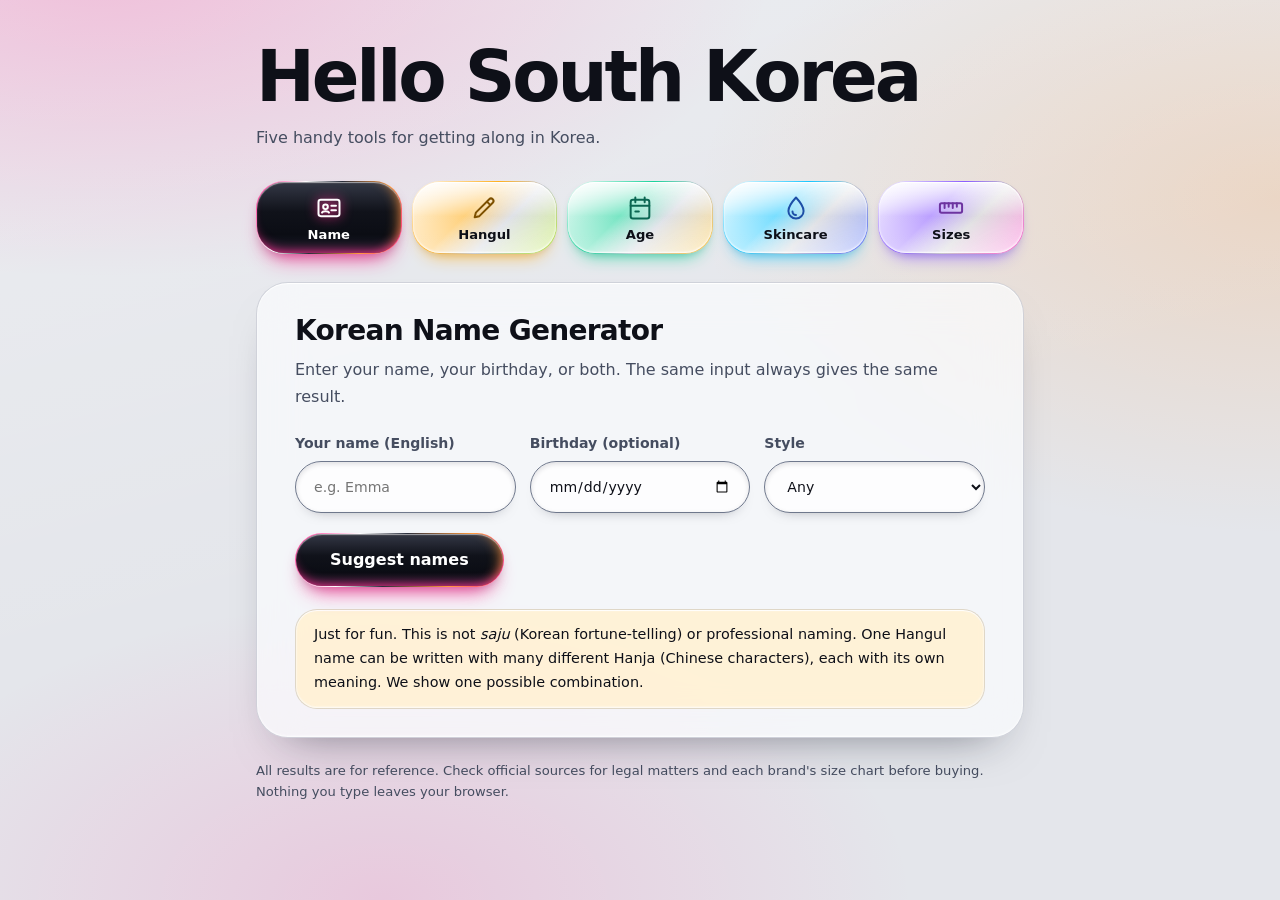
==== index.html @ 165331e2 "Add Hello South Korea web app Co-Authored-By: Claude Sonnet 5.5 <noreply@anthropic.com>" ====
<!doctype html>
<html lang="en">
<head>
<meta charset="utf-8">
<meta name="viewport" content="width=device-width, initial-scale=1">
<title>Hello South Korea · 5 handy tools</title>
<style>
/* Liquid glass: grey studio backdrop, glossy dark and clear glass, a coloured rim and caustic glow per tool.
   Glass is concentrated on navigation, controls and results; long text sits on a calm frosted sheet. */
:root{
  color-scheme:light dark;
  --paper:#e4e6eb;--card:#f8f9fb;--ink:#0e1018;--sub:#454d60;--line:#c9ced9;--field:#fdfdfe;--edge:#6f788c;
  --red:#a81f55;--ochre:#7d5000;--green:#0b6652;--blue:#1d4ea6;--plum:#6d34a0;
  --on-tone:#fff;--note:#fff1d2;--seal:#b3261e;
  --sheet:rgba(250,251,253,.74);--clear:linear-gradient(180deg,rgba(255,255,255,.92),rgba(255,255,255,.42) 48%,rgba(255,255,255,.7));
  --gloss:inset 0 1px 1px #fff,inset 0 -1px 2px rgba(255,255,255,.9);
  --tone:var(--red);
}
@media (prefers-color-scheme:dark){:root{
  --paper:#0b0d13;--card:#171a24;--ink:#f1f3fa;--sub:#b6bed2;--line:#333a4e;--field:#10131c;--edge:#808aa5;
  --red:#ff8fb8;--ochre:#f4c15c;--green:#5fdcb8;--blue:#93b8ff;--plum:#d3a6ff;
  --on-tone:#0b0d13;--note:#37301f;--seal:#ff8a7a;
  --sheet:rgba(24,28,40,.72);--clear:linear-gradient(180deg,rgba(255,255,255,.13),rgba(255,255,255,.03) 48%,rgba(255,255,255,.08));
  --gloss:inset 0 1px 1px rgba(255,255,255,.35),inset 0 -1px 2px rgba(255,255,255,.14);
}}
/* --h1 and --h2 are the refraction colours; they are decoration and never carry text. */
body[data-tool="name"]{--tone:var(--red)}body[data-tool="hangul"]{--tone:var(--ochre)}body[data-tool="age"]{--tone:var(--green)}body[data-tool="skin"]{--tone:var(--blue)}body[data-tool="size"]{--tone:var(--plum)}
body,body[data-tool="name"],[data-tab="name"]{--h1:#ff2e93;--h2:#ff9a3d}
body[data-tool="hangul"],[data-tab="hangul"]{--h1:#ffb020;--h2:#b6e63a}
body[data-tool="age"],[data-tab="age"]{--h1:#18d39a;--h2:#ffc53d}
body[data-tool="skin"],[data-tab="skin"]{--h1:#17c6ff;--h2:#4d6bff}
body[data-tool="size"],[data-tab="size"]{--h1:#8b5cff;--h2:#ff5fd2}
[data-tab="name"]{--c:var(--red)}[data-tab="hangul"]{--c:var(--ochre)}[data-tab="age"]{--c:var(--green)}[data-tab="skin"]{--c:var(--blue)}[data-tab="size"]{--c:var(--plum)}
*{box-sizing:border-box}
body{margin:0;min-height:100vh;color:var(--ink);font:16px/1.65 Pretendard,system-ui,-apple-system,"Segoe UI","Malgun Gothic",sans-serif;word-break:keep-all;overflow-wrap:break-word;
  background-color:var(--paper);
  background-image:radial-gradient(60rem 28rem at 8% -4%,color-mix(in srgb,var(--h1) 24%,transparent),transparent 70%),radial-gradient(52rem 30rem at 100% 22%,color-mix(in srgb,var(--h2) 22%,transparent),transparent 70%),radial-gradient(46rem 26rem at 30% 100%,color-mix(in srgb,var(--h1) 16%,transparent),transparent 72%),linear-gradient(165deg,rgba(255,255,255,.28),transparent 55%);
  background-attachment:fixed}
header,main,footer{max-width:800px;margin:0 auto;padding-left:max(16px,env(safe-area-inset-left));padding-right:max(16px,env(safe-area-inset-right))}
header{padding-top:40px}
.hello{margin:0;font-size:clamp(2.4rem,9.6vw,4.4rem);font-weight:800;line-height:1.06;letter-spacing:-.045em;text-wrap:balance}
.lead{margin:10px 0 0;color:var(--sub);max-width:60ch}

/* Dark glass: gradient body, iridescent rim, light caught at the bottom edge, coloured glow underneath. */
nav button[aria-selected="true"],button.primary,.soft,.namecard,.chips label:has(:checked),ol.steps li::before{
  color:#fff;border:1.5px solid transparent;
  background:linear-gradient(180deg,#343846 0%,#10121a 42%,#0b0d14 74%,#1b1e2a 100%) padding-box,
             linear-gradient(115deg,var(--h1),rgba(255,255,255,.85) 28%,#2a2e3c 48%,var(--h2) 76%,var(--h1)) border-box;
  box-shadow:inset 0 1px 1px rgba(255,255,255,.55),inset 0 -9px 12px -8px var(--h1),inset -12px 0 14px -12px var(--h2),0 14px 22px -12px var(--h1),0 6px 14px -8px rgba(6,8,16,.55)}

nav{display:grid;grid-template-columns:repeat(5,1fr);gap:10px;margin:30px 0 28px}
nav button{display:flex;flex-direction:column;align-items:center;justify-content:center;gap:2px;min-width:0;padding:12px 2px 10px;border:1.5px solid transparent;border-radius:28px;color:var(--ink);font-size:.82rem;font-weight:600;line-height:1.3;
  background:var(--clear) padding-box,linear-gradient(135deg,#fff,var(--h1) 40%,rgba(140,150,170,.35) 62%,var(--h2)) border-box;
  box-shadow:var(--gloss),0 12px 18px -12px var(--h1),0 3px 10px -6px rgba(20,24,40,.35)}
nav button .glyph{width:28px;height:28px;margin-bottom:2px;color:var(--c)}
nav button[aria-selected="true"]{font-weight:700}
nav button[aria-selected="true"] .glyph{color:#fff;filter:drop-shadow(0 0 6px var(--h1))}

section{background:var(--sheet);-webkit-backdrop-filter:blur(22px) saturate(1.6);backdrop-filter:blur(22px) saturate(1.6);border:1px solid color-mix(in srgb,var(--edge) 28%,transparent);border-radius:32px;box-shadow:var(--gloss),0 24px 48px -30px rgba(14,18,34,.55);padding:30px clamp(16px,4.5vw,38px) 28px}
section[hidden]{display:none}
h2{margin:0;font-size:clamp(1.35rem,4.5vw,1.75rem);font-weight:800;letter-spacing:-.025em;line-height:1.3}
h3{margin:32px 0 10px;font-size:1.12rem}
.sub{color:var(--sub);margin:8px 0 0}

button{font:inherit;cursor:pointer;min-height:48px;border:1px solid var(--edge);border-radius:999px;padding:9px 20px;background:var(--clear);box-shadow:var(--gloss),0 6px 12px -8px rgba(20,24,40,.45);color:var(--ink);transition:filter .16s,transform .16s}
button:hover{filter:brightness(1.1) saturate(1.2)}
button:active{transform:scale(.97)}
button.primary{min-height:54px;font-weight:700;padding-left:34px;padding-right:34px}
:focus-visible{outline:3px solid var(--ink);outline-offset:3px}
.row{display:flex;flex-wrap:wrap;gap:14px;margin:22px 0 20px;align-items:start}
label{display:flex;flex-direction:column;gap:6px;font-size:.88rem;font-weight:600;color:var(--sub);flex:1 1 180px;min-width:0}
input,select{font:inherit;font-weight:500;color:var(--ink);background:var(--field);border:1px solid var(--edge);border-radius:999px;min-height:52px;padding:8px 18px;width:100%;min-width:0;box-shadow:inset 0 2px 5px rgba(20,24,40,.13),0 8px 14px -12px rgba(20,24,40,.5)}
.datehint{font-size:.8rem;font-weight:400;line-height:1.4;padding-left:19px;margin-top:-2px}

.box{border-radius:24px;padding:18px;margin:14px 0}
.box:not(.soft){border:1px solid color-mix(in srgb,var(--edge) 55%,transparent);background:var(--clear);box-shadow:var(--gloss),0 10px 18px -14px rgba(20,24,40,.5)}
.soft .sub,.namecard .sub{color:#c6cde0}
.soft button{color:#fff;border-color:rgba(255,255,255,.65);background:linear-gradient(180deg,rgba(255,255,255,.2),rgba(255,255,255,.04));box-shadow:inset 0 1px 1px rgba(255,255,255,.5)}
.soft :focus-visible{outline-color:#fff}
#copyBtn{margin-top:12px}
.note{background:color-mix(in srgb,var(--note) 88%,transparent);border:1px solid color-mix(in srgb,var(--edge) 22%,transparent);box-shadow:var(--gloss);border-radius:22px;padding:13px 18px;font-size:.9rem;margin:22px 0 0}
.big{font-size:2.3rem;font-weight:700;line-height:1.25;font-variant-numeric:tabular-nums}
.big[lang="ko"]{font-family:"Noto Serif KR","Nanum Myeongjo",AppleMyungjo,Batang,serif}

/* Name result: a glass name card signed with a seal */
.namecard{display:grid;grid-template-columns:1fr auto;gap:4px 16px;align-items:start;border-radius:28px;padding:22px 22px 24px;margin:20px 0 0}
.namecard .big{font-size:clamp(2.6rem,11vw,3.6rem);letter-spacing:.06em}
.namecard p{margin:6px 0 0;grid-column:1/-1}
.namecard .roman{margin:0;grid-column:1;font-weight:700}
.namecard .head{grid-column:1}
.seal{grid-column:2;grid-row:1/span 2;display:grid;place-items:center;width:68px;height:68px;border:3px solid #ff8a7a;border-radius:18px;color:#ff8a7a;font:700 1.25rem/1.15 "Noto Serif KR","Nanum Myeongjo",AppleMyungjo,Batang,serif;text-align:center;transform:rotate(-5deg);box-shadow:0 0 18px -4px #ff5a48}
@media (prefers-reduced-motion:no-preference){
  .seal{animation:stamp .35s ease-out both}
  @keyframes stamp{from{opacity:0;transform:scale(1.5) rotate(-5deg)}to{opacity:1;transform:scale(1) rotate(-5deg)}}
}
@media (prefers-reduced-motion:reduce){*{transition:none!important}}

.chips{display:flex;flex-wrap:wrap;gap:10px}
.chips label{flex:0 0 auto;flex-direction:row;align-items:center;gap:8px;min-height:46px;border:1px solid var(--edge);border-radius:999px;padding:7px 18px;color:var(--ink);font-weight:500;cursor:pointer;background:var(--clear);box-shadow:var(--gloss),0 6px 12px -9px rgba(20,24,40,.5)}
.chips label:has(:checked){font-weight:600}
.chips label:has(:focus-visible){outline:3px solid var(--ink);outline-offset:3px}
.chips input{width:18px;height:18px;min-height:0;margin:0;padding:0;box-shadow:none;accent-color:var(--h1)}

.stats{display:grid;grid-template-columns:repeat(auto-fit,minmax(150px,1fr));gap:14px;margin:16px 0}
.stats .box{margin:0}
.stats .big{font-size:2.8rem;color:var(--tone)}
.stats .soft .big{color:#fff;text-shadow:0 0 18px var(--h1)}
.stats .sub{display:block;margin:0;font-size:.85rem}
.scroll{overflow-x:auto}
table{width:100%;border-collapse:collapse;font-size:.92rem;font-variant-numeric:tabular-nums}
th{border-bottom:2px solid var(--tone)}
th,td{padding:10px 8px;text-align:center}
td{border-bottom:1px solid var(--line)}
.wrap th,.wrap td{text-align:left;vertical-align:top}
tr.hit{background:color-mix(in srgb,var(--h1) 18%,transparent);font-weight:700}
ol.steps{list-style:none;counter-reset:step;margin:0;padding:0}
ol.steps li{counter-increment:step;position:relative;padding:0 0 20px 52px}
ol.steps li::before{content:counter(step);position:absolute;left:0;top:0;width:36px;height:36px;border-radius:50%;display:grid;place-items:center;font-weight:700;font-size:.9rem;box-shadow:inset 0 1px 1px rgba(255,255,255,.6),inset 0 -6px 8px -5px var(--h1),0 6px 12px -6px var(--h1)}
ol.steps li:not(:last-child)::after{content:"";position:absolute;left:17px;top:42px;bottom:5px;width:2px;background:linear-gradient(var(--h1),var(--h2));opacity:.55}
details{border-bottom:1px solid var(--line)}
summary{cursor:pointer;font-weight:600;padding:12px 0;min-height:48px}
summary::marker{color:var(--tone)}
details p{margin:0 0 16px;max-width:65ch}
footer{color:var(--sub);font-size:.82rem;padding-top:22px;padding-bottom:max(40px,env(safe-area-inset-bottom))}
@media (prefers-reduced-transparency:reduce){
  section{background:var(--card);-webkit-backdrop-filter:none;backdrop-filter:none}
  .box:not(.soft),.chips label:not(:has(:checked)){background:var(--card)}
  body{background-image:none}
}
@media (max-width:480px){
  header{padding-top:28px}
  nav{gap:5px;margin:22px 0 20px}
  nav button{font-size:.72rem;border-radius:22px;padding:10px 0 9px}
  nav button .glyph{width:24px;height:24px}
  main{padding-left:8px;padding-right:8px}
  section{border-radius:26px}
  th,td{padding:9px 4px;font-size:.84rem}
  .row label{flex-basis:100%}
  .stats{grid-template-columns:repeat(3,minmax(0,1fr));gap:6px}
  .stats .box{padding:13px 3px;border-radius:18px;text-align:center;font-size:.8rem;line-height:1.4}
  .stats .big{font-size:clamp(1.2rem,6.2vw,2rem);white-space:nowrap}
  .stats .sub{font-size:.72rem}
  .namecard{padding:18px 18px 20px}
}
</style>
</head>
<body>
<header>
  <h1 class="hello">Hello South Korea</h1>
  <p class="lead">Five handy tools for getting along in Korea.</p>
  <nav role="tablist" aria-label="Tools">
    <button role="tab" id="tab-name" aria-controls="name" data-tab="name" aria-label="Korean name generator"><svg class="glyph" viewBox="0 0 24 24" fill="none" stroke="currentColor" stroke-width="1.7" stroke-linecap="round" stroke-linejoin="round" aria-hidden="true"><rect x="3" y="5" width="18" height="14" rx="2"/><circle cx="9" cy="11" r="2"/><path d="M6 16c.6-1.7 5.4-1.7 6 0M14 10h4M14 14h4"/></svg>Name</button>
    <button role="tab" id="tab-hangul" aria-controls="hangul" data-tab="hangul" aria-label="My name in Hangul"><svg class="glyph" viewBox="0 0 24 24" fill="none" stroke="currentColor" stroke-width="1.7" stroke-linecap="round" stroke-linejoin="round" aria-hidden="true"><path d="M4 20l1-4L16.5 4.500a2.100 2.100 0 013 3L8 19l-4 1zM14.500 6.500l3 3"/></svg>Hangul</button>
    <button role="tab" id="tab-age" aria-controls="age" data-tab="age" aria-label="Korean age calculator"><svg class="glyph" viewBox="0 0 24 24" fill="none" stroke="currentColor" stroke-width="1.7" stroke-linecap="round" stroke-linejoin="round" aria-hidden="true"><rect x="4" y="5" width="16" height="16" rx="2"/><path d="M4 10h16M8 3v4M16 3v4M8 15h3"/></svg>Age</button>
    <button role="tab" id="tab-skin" aria-controls="skin" data-tab="skin" aria-label="K-beauty routine"><svg class="glyph" viewBox="0 0 24 24" fill="none" stroke="currentColor" stroke-width="1.7" stroke-linecap="round" stroke-linejoin="round" aria-hidden="true"><path d="M12 3s6.500 7 6.500 11.500a6.500 6.500 0 01-13 0C5.500 10 12 3 12 3zM9 15a3 3 0 003 3"/></svg>Skincare</button>
    <button role="tab" id="tab-size" aria-controls="size" data-tab="size" aria-label="Size converter"><svg class="glyph" viewBox="0 0 24 24" fill="none" stroke="currentColor" stroke-width="1.7" stroke-linecap="round" stroke-linejoin="round" aria-hidden="true"><rect x="2.500" y="8" width="19" height="8" rx="1.500"/><path d="M6.500 8v4M10 8v3M13.500 8v4M17 8v3"/></svg>Sizes</button>
  </nav>
</header>
<main>

<section id="name" role="tabpanel" aria-labelledby="tab-name">
  <h2>Korean Name Generator</h2>
  <p class="sub">Enter your name, your birthday, or both. The same input always gives the same result.</p>
  <form id="nameForm">
    <div class="row">
      <label>Your name (English)<input id="gName" placeholder="e.g. Emma" maxlength="40"></label>
      <label>Birthday (optional)<input id="gBirth" type="date"><span class="datehint" hidden>Year - Month - Day</span></label>
      <label>Style<select id="gStyle"><option value="any">Any</option><option value="f">Feminine</option><option value="m">Masculine</option><option value="u">Gender-neutral</option></select></label>
    </div>
    <button class="primary">Suggest names</button>
  </form>
  <div id="nameOut" aria-live="polite"></div>
  <div class="note">Just for fun. This is not <i>saju</i> (Korean fortune-telling) or professional naming. One Hangul name can be written with many different Hanja (Chinese characters), each with its own meaning. We show one possible combination.</div>
</section>

<section id="hangul" role="tabpanel" aria-labelledby="tab-hangul">
  <h2>Write My Name in Hangul</h2>
  <p class="sub">Hangul follows how a name <b>sounds</b>, not how it is spelled.</p>
  <form id="hanForm">
    <div class="row">
      <label>Name in English letters<input id="hName" placeholder="e.g. Michael Johnson" maxlength="60"></label>
    </div>
    <button class="primary">Convert</button>
  </form>
  <div id="hanOut" aria-live="polite"></div>
</section>

<section id="age" role="tabpanel" aria-labelledby="tab-age">
  <h2>Korean Age Calculator</h2>
  <p class="sub">See all three ways of counting age.</p>
  <div class="row">
    <label>Birthday<input id="aBirth" type="date"><span class="datehint" hidden>Year - Month - Day</span></label>
    <label>Age on this date<input id="aOn" type="date"><span class="datehint" hidden>Year - Month - Day</span></label>
  </div>
  <div id="ageOut" aria-live="polite"></div>

  <h3>Why is this so confusing?</h3>
  <div class="scroll"><table class="wrap">
    <tr><th>System</th><th>How it works</th><th>Where you meet it</th></tr>
    <tr><td><b>International</b> (man nai)</td><td>0 at birth, +1 on each birthday</td><td>Official standard for legal and administrative matters</td></tr>
    <tr><td><b>Year age</b> (yeon nai)</td><td>This year − birth year</td><td>Some laws: alcohol, tobacco, military service</td></tr>
    <tr><td><b>Traditional</b> (seneun nai)</td><td>1 at birth, +1 every January 1</td><td>Older custom, still heard in casual talk</td></tr>
  </table></div>
  <details><summary>Didn't Korea abolish “Korean age”?</summary><p>On June 28, 2023, a law confirmed international age as the default for legal and administrative matters. It did not ban people from using other counts in daily life, and some laws still use year age.</p></details>
  <details><summary>When can I buy alcohol or cigarettes?</summary><p>Under the Youth Protection Act, from January 1 of the year you turn 19. Your birthday does not matter. Shops may ask for ID.</p></details>
  <details><summary>What about school and the military?</summary><p>Children normally start elementary school in March of the year after they turn 6. Military service rules (which mainly apply to Korean men) are also organized by birth year.</p></details>
  <details><summary>Why do Koreans ask how old I am so quickly?</summary><p>Age affects speech level and what you call each other, such as <i>eonni</i>, <i>oppa</i>, <i>nuna</i> and <i>hyeong</i>. People often ask “What year were you born?” (<i>Myeot nyeonsaeng-ieyo?</i>). Answering with your birth year avoids confusion.</p></details>
</section>

<section id="skin" role="tabpanel" aria-labelledby="tab-skin">
  <h2>K-Beauty Routine Builder</h2>
  <p class="sub">Pick what you own and we put it in order. You do <b>not</b> need all of these, and there is no required “10 steps”.</p>
  <div class="row">
    <label>Time of day<select id="sTime"><option value="am">Morning</option><option value="pm">Evening</option></select></label>
    <label>Skin type<select id="sType"><option value="normal">Normal / combination</option><option value="dry">Dry</option><option value="oily">Oily</option><option value="sensitive">Sensitive</option></select></label>
  </div>
  <div class="chips" id="sProducts"></div>
  <p><button type="button" id="sBasic">Basics only</button></p>
  <div id="skinOut" aria-live="polite"></div>
  <div class="note">General information, not medical advice. The usual guide is thinnest to thickest, but follow each product label. Patch-test new products and add one at a time. If you have a skin condition, are pregnant, or use prescription products, ask a doctor.</div>
</section>

<section id="size" role="tabpanel" aria-labelledby="tab-size">
  <h2>Korean Size Converter</h2>
  <p class="sub">Korean shoe sizes are in millimetres (mm), based on foot length.</p>
  <div class="row">
    <label>Category<select id="zCat"></select></label>
    <label>I know my size in<select id="zSys"></select></label>
    <label>Size<select id="zVal"></select></label>
  </div>
  <div id="sizeOut" aria-live="polite"></div>
  <div class="scroll"><table id="sizeTable"></table></div>
  <div class="note" id="sizeNote"></div>
</section>

</main>
<footer>All results are for reference. Check official sources for legal matters and each brand's size chart before buying. Nothing you type leaves your browser.</footer>

<script>
const $ = id => document.getElementById(id);
const esc = s => String(s).replace(/[&<>"']/g, c => ({'&':'&amp;','<':'&lt;','>':'&gt;','"':'&quot;',"'":'&#39;'}[c]));

// Korean-language browsers label empty date fields in Korean, so add the English meaning underneath.
if ((navigator.language || '').startsWith('ko')) document.querySelectorAll('.datehint').forEach(el => el.hidden = false);

/* ---------- Hangul helpers ---------- */
const CHO = [...'ㄱㄲㄴㄷㄸㄹㅁㅂㅃㅅㅆㅇㅈㅉㅊㅋㅌㅍㅎ'];
const JUNG = [...'ㅏㅐㅑㅒㅓㅔㅕㅖㅗㅘㅙㅚㅛㅜㅝㅞㅟㅠㅡㅢㅣ'];
const JONG = ['', ...'ㄱㄲㄳㄴㄵㄶㄷㄹㄺㄻㄼㄽㄾㄿㅀㅁㅂㅄㅅㅆㅇㅈㅊㅋㅌㅍㅎ'];
const CHO_R = ['g','kk','n','d','tt','r','m','b','pp','s','ss','','j','jj','ch','k','t','p','h'];
const JUNG_R = ['a','ae','ya','yae','eo','e','yeo','ye','o','wa','wae','oe','yo','u','wo','we','wi','yu','eu','ui','i'];
const JONG_R = {'':'','ㄱ':'k','ㄴ':'n','ㄷ':'t','ㄹ':'l','ㅁ':'m','ㅂ':'p','ㅅ':'t','ㅇ':'ng'};
const compose = (c, v, j = '') => String.fromCharCode(0xAC00 + (CHO.indexOf(c) * 21 + JUNG.indexOf(v)) * 28 + JONG.indexOf(j));
function decompose(ch){
  const n = ch.charCodeAt(0) - 0xAC00;
  if (n < 0 || n > 11171) return null;
  return [Math.floor(n / 588), Math.floor(n % 588 / 28), n % 28];
}

/* ---------- 2. English name → Hangul ---------- */
const KNOWN = Object.fromEntries(`aaron:에런 adam:애덤 alex:알렉스 alexander:알렉산더 alice:앨리스 amanda:어맨다 amber:앰버 amelia:어밀리아 amy:에이미 andrea:앤드리아 andrew:앤드루 angela:앤절라 anna:애나 anthony:앤서니 ashley:애슐리 ava:에이바 barbara:바버라 benjamin:벤저민 brian:브라이언 brandon:브랜던 carlos:카를로스 caroline:캐럴라인 catherine:캐서린 charles:찰스 charlotte:샬럿 chloe:클로이 chris:크리스 christina:크리스티나 christopher:크리스토퍼 claire:클레어 daniel:대니얼 david:데이비드 diana:다이애나 dylan:딜런 edward:에드워드 eleanor:엘리너 elizabeth:엘리자베스 ella:엘라 emily:에밀리 emma:에마 eric:에릭 ethan:이선 eva:에바 evelyn:에벌린 george:조지 grace:그레이스 hannah:해나 harry:해리 helen:헬렌 henry:헨리 isabella:이저벨라 jack:잭 jacob:제이컵 james:제임스 jane:제인 jason:제이슨 jennifer:제니퍼 jessica:제시카 john:존 jonathan:조너선 jordan:조던 jose:호세 joseph:조지프 joshua:조슈아 julia:줄리아 justin:저스틴 karen:캐런 kate:케이트 kevin:케빈 kim:킴 kyle:카일 laura:로라 lauren:로런 leo:리오 liam:리엄 lily:릴리 linda:린다 lisa:리사 lucas:루커스 lucy:루시 luke:루크 maria:마리아 mark:마크 mary:메리 mason:메이슨 matthew:매슈 megan:메건 mia:미아 michael:마이클 michelle:미셸 nathan:네이선 nicholas:니컬러스 nicole:니콜 noah:노아 oliver:올리버 olivia:올리비아 patricia:퍼트리샤 patrick:패트릭 paul:폴 peter:피터 rachel:레이철 rebecca:리베카 richard:리처드 robert:로버트 ryan:라이언 sam:샘 samantha:서맨사 samuel:새뮤얼 sarah:세라 sara:세라 scott:스콧 sean:숀 sofia:소피아 sophia:소피아 sophie:소피 stephanie:스테퍼니 stephen:스티븐 steven:스티븐 susan:수전 taylor:테일러 thomas:토머스 tiffany:티퍼니 timothy:티머시 tom:톰 tyler:타일러 victoria:빅토리아 william:윌리엄 zoe:조이 smith:스미스 johnson:존슨 williams:윌리엄스 brown:브라운 jones:존스 garcia:가르시아 miller:밀러 davis:데이비스 rodriguez:로드리게스 martinez:마르티네스 wilson:윌슨 anderson:앤더슨 lee:리 martin:마틴 white:화이트 thompson:톰프슨 clark:클라크 lewis:루이스 walker:워커 hall:홀 young:영 king:킹 wright:라이트 green:그린 baker:베이커`.split(' ').map(p => p.split(':')));

// Spelling-based approximation for names that are not in the list.
function approximate(word){
  let w = word.toLowerCase().replace(/[^a-z]/g, '');
  if (!w) return '';
  w = w.replace(/^kn/, 'n').replace(/^wr/, 'r').replace(/ck/g, 'k').replace(/ph/g, 'f')
       .replace(/qu/g, 'kw').replace(/x/g, 'ks').replace(/([aeiou])gh/g, '$1')
       .replace(/c(?=[eiy])/g, 's').replace(/ch/g, 'C').replace(/c/g, 'k')
       .replace(/sh/g, 'S').replace(/th/g, 's').replace(/q/g, 'k')
       .replace(/([bdfgjkmnprstvz])\1/g, '$1');
  // "magic e": kate, mike, rose
  w = w.replace(/a([bdfgklmnpstvz])e$/, 'A$1').replace(/i([bdfgklmnpstvz])e$/, 'I$1')
       .replace(/o([bdfgklmnpstvz])e$/, 'O$1').replace(/([^aeiouy])e$/, (m, c) => w.length > 3 ? c : m);

  const V = {A:['ㅔ','ㅣ'], I:['ㅏ','ㅣ'], O:['ㅗ'], ee:['ㅣ'], ea:['ㅣ'], oo:['ㅜ'], ai:['ㅔ','ㅣ'], ay:['ㅔ','ㅣ'], ey:['ㅣ'], ie:['ㅣ'], au:['ㅗ'], aw:['ㅗ'], ou:['ㅏ','ㅜ'], oa:['ㅗ'], oi:['ㅗ','ㅣ'], oy:['ㅗ','ㅣ'], a:['ㅏ'], e:['ㅔ'], i:['ㅣ'], o:['ㅗ'], u:['ㅜ'], y:['ㅣ']};
  const toks = [];
  for (let i = 0; i < w.length;){
    const two = w.slice(i, i + 2), c = w[i], next = w[i + 1] || '';
    const isV = x => /[aeiouyAIO]/.test(x);
    // r-coloured vowels when no vowel follows
    if (/^(ar|er|ir|or|ur)$/.test(two) && !/[aeiouyr]/.test(w[i + 2] || '')){
      toks.push({v: {ar:'ㅏ', er:'ㅓ', ir:'ㅓ', or:'ㅗ', ur:'ㅓ'}[two]}); i += 2; continue;
    }
    if ((c === 'y' || c === 'w') && isV(next) && !(c === 'y' && i > 0 && !isV(w[i - 1]) && !next)){ toks.push({g: c}); i++; continue; }
    if (V[two]){ V[two].forEach(v => toks.push({v})); i += 2; continue; }
    if (V[c]){ V[c].forEach(v => toks.push({v})); i++; continue; }
    if (two === 'ng' && !isV(w[i + 2] || '')){ toks.push({c: 'ng'}); i += 2; continue; }
    toks.push({c}); i++;
  }

  const ON = {b:'ㅂ', d:'ㄷ', f:'ㅍ', g:'ㄱ', h:'ㅎ', j:'ㅈ', k:'ㅋ', l:'ㄹ', m:'ㅁ', n:'ㄴ', p:'ㅍ', r:'ㄹ', s:'ㅅ', t:'ㅌ', v:'ㅂ', z:'ㅈ', C:'ㅊ', S:'ㅅ', ng:'ㅇ'};
  const Y = {'ㅏ':'ㅑ','ㅔ':'ㅖ','ㅣ':'ㅣ','ㅗ':'ㅛ','ㅜ':'ㅠ','ㅓ':'ㅕ'};
  const W = {'ㅏ':'ㅘ','ㅔ':'ㅞ','ㅣ':'ㅟ','ㅗ':'ㅝ','ㅜ':'ㅜ','ㅓ':'ㅝ'};
  const out = [];
  const addJong = j => {
    const last = out[out.length - 1];
    if (last && !last.j){ last.j = j; return true; }
    return false;
  };
  let onset = null, glide = null, prevVowel = false;
  for (let i = 0; i < toks.length; i++){
    const t = toks[i], nx = toks[i + 1];
    if (t.g){ glide = t.g; continue; }
    if (t.v){
      let v = t.v;
      if (glide === 'w') v = W[v] || v;
      else if (glide === 'y' || onset === 'S') v = Y[v] || v;
      out.push({c: onset ? ON[onset] || 'ㅇ' : 'ㅇ', v, j: ''});
      onset = glide = null; prevVowel = true; continue;
    }
    const c = t.c, beforeV = nx && (nx.v || nx.g);
    if (c === 'l'){
      if (nx && nx.c === 'l') continue;
      if (beforeV){ if (out.length) addJong('ㄹ'); onset = 'l'; }
      else if (!addJong('ㄹ')) out.push({c:'ㅇ', v:'ㅡ', j:'ㄹ'});
    } else if (beforeV) onset = c;
    else if (c === 'm' || c === 'n' || c === 'ng'){
      const j = {m:'ㅁ', n:'ㄴ', ng:'ㅇ'}[c];
      if (!(prevVowel && addJong(j))) out.push({c: ON[c], v:'ㅡ', j:''});
    }
    else if (c === 'r' || (c === 'h' && prevVowel)) { /* not pronounced here */ }
    else out.push({c: ON[c] || 'ㅇ', v: (c === 'j' || c === 'C' || c === 'S') ? 'ㅣ' : 'ㅡ', j: ''});
    prevVowel = false;
  }
  return out.map(s => compose(s.c, s.v, s.j)).join('');
}

function toHangul(word){
  const key = word.toLowerCase().replace(/[^a-z]/g, '');
  if (Object.hasOwn(KNOWN, key)) return {text: KNOWN[key], exact: true};
  return {text: approximate(key), exact: false};
}

function syllableRows(text){
  return [...text].map(ch => {
    const d = decompose(ch);
    if (!d) return '';
    const [c, v, j] = d, jc = JONG[j];
    const parts = [CHO[c], JUNG[v], jc].filter(Boolean).join(' + ');
    return `<tr><td><b>${ch}</b></td><td>${parts}</td><td>${CHO_R[c]}${JUNG_R[v]}${JONG_R[jc] ?? ''}</td></tr>`;
  }).join('');
}

$('hanForm').addEventListener('submit', e => {
  e.preventDefault();
  const words = $('hName').value.normalize('NFD').replace(/[̀-ͯ]/g, '').trim().split(/[\s\-]+/).filter(w => /[a-z]/i.test(w));
  if (!words.length){ $('hanOut').innerHTML = '<div class="note">Please type your name using English letters.</div>'; return; }
  const res = words.map(toHangul);
  const full = res.map(r => r.text).join(' ');
  const guessed = words.filter((w, i) => !res[i].exact);
  $('hanOut').innerHTML = `
    <div class="box soft"><div class="big" lang="ko">${full}</div><button type="button" id="copyBtn">Copy</button></div>
    ${guessed.length ? `<div class="note"><b>Approximate:</b> “${esc(guessed.join(', '))}” is not in our name list, so we guessed from the spelling. It can be wrong. Try typing it the way it sounds (for example “Shawn” instead of an unusual spelling), and ask a Korean speaker to check before using it for anything important.</div>` : '<p class="sub">Matched a common transcription from our name list. Your own pronunciation may differ.</p>'}
    <h3>Syllable by syllable</h3>
    <div class="scroll"><table><tr><th>Block</th><th>Letters</th><th>Romanization</th></tr>${syllableRows(full)}</table></div>
    <p class="sub">For passports, visas and bank accounts, use the spelling on your official documents.</p>`;
  $('copyBtn').onclick = async ev => {
    const btn = ev.target;
    try { await navigator.clipboard.writeText(full); btn.textContent = 'Copied!'; }
    catch { btn.textContent = 'Select the text to copy'; }
  };
});

/* ---------- 1. Korean name generator ---------- */
// [given name, style, romanization, hanja ('' = native Korean word), meaning]
const NAMES = [
 ['서연','f','Seo-yeon','瑞姸','瑞 auspicious + 姸 beautiful'],
 ['서윤','f','Seo-yun','瑞潤','瑞 auspicious + 潤 to enrich, to shine'],
 ['하윤','f','Ha-yun','夏潤','夏 summer + 潤 to enrich, to shine'],
 ['수아','f','Su-a','秀雅','秀 outstanding + 雅 elegant'],
 ['예은','f','Ye-eun','藝恩','藝 art, talent + 恩 grace'],
 ['채원','f','Chae-won','彩媛','彩 colorful + 媛 graceful woman'],
 ['다은','f','Da-eun','多恩','多 abundant + 恩 grace'],
 ['소희','f','So-hui','昭熙','昭 bright + 熙 radiant'],
 ['은지','f','Eun-ji','恩智','恩 grace + 智 wisdom'],
 ['민준','m','Min-jun','敏俊','敏 quick-witted + 俊 talented'],
 ['서준','m','Seo-jun','瑞俊','瑞 auspicious + 俊 talented'],
 ['도윤','m','Do-yun','道潤','道 the way + 潤 to enrich'],
 ['지호','m','Ji-ho','智浩','智 wisdom + 浩 vast'],
 ['준우','m','Jun-u','俊佑','俊 talented + 佑 to help'],
 ['현우','m','Hyeon-u','賢佑','賢 wise + 佑 to help'],
 ['건우','m','Geon-u','建宇','建 to build + 宇 universe'],
 ['우진','m','U-jin','宇眞','宇 universe + 眞 truth'],
 ['태민','m','Tae-min','泰敏','泰 great, peaceful + 敏 quick-witted'],
 ['승현','m','Seung-hyeon','勝賢','勝 victory + 賢 wise'],
 ['지우','u','Ji-u','智宇','智 wisdom + 宇 universe'],
 ['지민','u','Ji-min','智敏','智 wisdom + 敏 quick-witted'],
 ['유진','u','Yu-jin','裕眞','裕 abundance + 眞 truth'],
 ['현서','u','Hyeon-seo','賢瑞','賢 wise + 瑞 auspicious'],
 ['지원','u','Ji-won','志遠','志 aspiration + 遠 far-reaching'],
 ['하늘','u','Ha-neul','','“sky”'],
 ['슬기','u','Seul-gi','','“wisdom”'],
 ['보람','u','Bo-ram','','“a rewarding, worthwhile feeling”'],
 ['아름','f','A-reum','','from <i>areumdapda</i>, “beautiful”'],
 ['나래','f','Na-rae','','“wings”'],
 ['다솜','f','Da-som','','an old word for “love”'],
 ['가람','u','Ga-ram','','an old word for “river”'],
 ['한결','u','Han-gyeol','','“steadfast, always the same”'],
 ['이슬','f','I-seul','','“dew”'],
 ['누리','u','Nu-ri','','an old word for “world”'],
 ['마루','m','Ma-ru','','“ridge, peak”'],
 ['바다','u','Ba-da','','“sea”']
];
const SURNAMES = [['김','Kim','金'],['이','Lee','李'],['박','Park','朴'],['최','Choi','崔'],['정','Jeong','鄭'],['강','Kang','姜'],['조','Cho','趙'],['윤','Yoon','尹'],['장','Jang','張'],['한','Han','韓']];

function hash(s){ let h = 2166136261; for (const ch of s){ h ^= ch.codePointAt(0); h = Math.imul(h, 16777619); } return h >>> 0; }

function suggest(name, birth, style){
  const seed = name.trim().toLowerCase() + '|' + birth;
  const sound = name ? decompose(toHangul(name.trim().split(/\s+/)[0]).text[0] || ' ') : null;
  const pool = NAMES.filter(n => style === 'any' || n[1] === style)
    .map(n => ({n, same: !!sound && decompose(n[0][0])[0] === sound[0] && sound[0] !== 11, h: hash(seed + n[0])}))
    .sort((a, b) => a.h - b.h);
  // Put one name with the same first sound at the top, if there is one.
  const match = pool.find(p => p.same);
  const picks = (match ? [match, ...pool.filter(p => p !== match)] : pool).slice(0, 3);
  return picks.map((p, i) => ({name: p.n, same: p === match, surname: SURNAMES[(hash(seed) + i * 3) % SURNAMES.length]}));
}

$('nameForm').addEventListener('submit', e => {
  e.preventDefault();
  const name = $('gName').value.trim(), birth = $('gBirth').value;
  if (!name && !birth){ $('nameOut').innerHTML = '<div class="note">Enter a name or a birthday first.</div>'; return; }
  $('nameOut').innerHTML = suggest(name, birth, $('gStyle').value).map(({name: [g,, rom, hanja, mean], surname: [s, sr, sh], same}) => `
    <article class="namecard">
      <div class="head big" lang="ko">${s}${g}</div>
      <span class="seal" lang="ko" aria-hidden="true">${[...g].join('<br>')}</span>
      <p class="roman">${sr} ${rom}${same ? '<span class="sub"> (starts with a similar sound to your name)</span>' : ''}</p>
      <p>${hanja ? `Hanja: <span lang="ko">${hanja}</span> — ${mean}` : `Native Korean name (no Hanja): ${mean}`}</p>
      <p class="sub">Family name ${sr} (<span lang="ko">${sh}</span>), one of Korea's common surnames. It comes first.</p>
    </article>`).join('');
});

/* ---------- 3. Age calculator ---------- */
function ages(birth, on){
  const [by, bm, bd] = birth.split('-').map(Number), [y, m, d] = on.split('-').map(Number);
  const year = y - by;
  const intl = year - (m < bm || (m === bm && d < bd) ? 1 : 0);
  return {intl, year, trad: year + 1, birthYear: by};
}
function renderAge(){
  const b = $('aBirth').value, on = $('aOn').value;
  if (!b || !on){ $('ageOut').innerHTML = '<p class="sub">Choose your birthday to see the result.</p>'; return; }
  if (b > on){ $('ageOut').innerHTML = '<div class="note">The birthday is after the selected date. Please check the dates.</div>'; return; }
  const a = ages(b, on), y = Number(on.slice(0, 4));
  $('ageOut').innerHTML = `<div class="stats">
    <div class="box soft"><div class="big">${a.intl}</div>International age<br><span class="sub">The official standard</span></div>
    <div class="box"><div class="big">${a.year}</div>Year age<br><span class="sub">${y} − ${a.birthYear}</span></div>
    <div class="box"><div class="big">${a.trad}</div>Traditional age<br><span class="sub">The old “Korean age”</span></div></div>
    <p>In ${y}, your birth year ${a.year >= 19 ? '<b>meets</b>' : 'does <b>not</b> meet'} the Youth Protection Act age line for buying alcohol and tobacco.</p>
    <p class="sub">Say it in Korean: <i>“Jeoneun ${String(a.birthYear).slice(2)}-nyeonsaeng-ieyo.”</i> (I was born in ’${String(a.birthYear).slice(2)}.)</p>`;
}
$('aOn').value = new Intl.DateTimeFormat('en-CA', {timeZone: 'Asia/Seoul', year: 'numeric', month: '2-digit', day: '2-digit'}).format(new Date());
$('aBirth').addEventListener('input', renderAge);
$('aOn').addEventListener('input', renderAge);
renderAge();

/* ---------- 4. Skincare routine ---------- */
// id, label, when, tip. Array order = application order.
const STEPS = [
 ['oil','Cleansing oil / balm','pm','First half of a double cleanse. Loosens makeup and sunscreen. Rinse well.'],
 ['cleanser','Water-based cleanser','both','Use lukewarm water and don\'t scrub hard.'],
 ['exfoliant','Exfoliant (AHA/BHA)','pm','Not every day at first. Start 1–2 times a week and follow the label.'],
 ['toner','Toner','both','Pat on gently.'],
 ['essence','Essence','both','A light, watery layer.'],
 ['serum','Serum / ampoule','both','Targets a specific concern.'],
 ['mask','Sheet mask','pm','Occasional extra. Follow the time on the package.'],
 ['retinoid','Retinoid / retinol','pm','Evening only. Introduce slowly. Avoid during pregnancy unless a doctor says otherwise.'],
 ['eye','Eye cream','both','Optional. Use a small amount.'],
 ['moisturizer','Moisturizer','both','Seals in the lighter layers.'],
 ['sleep','Sleeping mask','pm','Last evening step, a few nights a week. It can replace a heavy cream.'],
 ['sunscreen','Sunscreen (SPF 30+)','am','Last skincare step, before makeup. Use enough and reapply about every 2 hours outdoors.']
];
const BASIC = ['oil','cleanser','moisturizer','sunscreen'];
const TYPE_TIP = {normal:'Use lighter textures on oily areas and richer ones on dry areas.', dry:'Look for gentle cleansers and richer creams. In the morning, rinsing with water may be enough.', oily:'Lightweight gel textures often feel better. Don\'t skip moisturizer.', sensitive:'Keep it short, favor fragrance-free products, and be careful with exfoliants and retinoids.'};
$('sProducts').innerHTML = STEPS.map(([id, label]) => `<label><input type="checkbox" value="${id}" ${BASIC.includes(id) ? 'checked' : ''}>${label}</label>`).join('');
function routine(time, have){ return STEPS.filter(s => have.includes(s[0]) && (s[2] === 'both' || s[2] === time)); }
function renderSkin(){
  const time = $('sTime').value;
  const have = [...document.querySelectorAll('#sProducts input:checked')].map(i => i.value);
  const list = routine(time, have);
  const skipped = STEPS.filter(s => have.includes(s[0]) && !list.includes(s));
  const warn = [];
  if (time === 'pm' && have.includes('exfoliant') && have.includes('retinoid')) warn.push('Exfoliant and retinoid together can irritate. Use them on <b>different nights</b>.');
  if (time === 'am' && !have.includes('sunscreen')) warn.push('Add sunscreen to your morning routine.');
  $('skinOut').innerHTML = `<h3>${time === 'am' ? 'Morning' : 'Evening'} routine</h3>
    ${list.length ? `<ol class="steps">${list.map(([, label,, tip]) => `<li><b>${label}</b><br>${tip}</li>`).join('')}</ol>` : '<p class="sub">Select at least one product for this time of day.</p>'}
    ${skipped.length ? `<p class="sub">Left out at this time: ${skipped.map(s => s[1]).join(', ')}</p>` : ''}
    ${warn.map(w => `<div class="note">${w}</div>`).join('')}
    <p><b>Skin type tip:</b> ${TYPE_TIP[$('sType').value]}</p>`;
}
['sTime','sType','sProducts'].forEach(id => $(id).addEventListener('change', renderSkin));
$('sBasic').onclick = () => { document.querySelectorAll('#sProducts input').forEach(i => i.checked = BASIC.includes(i.value)); renderSkin(); };
renderSkin();

/* ---------- 5. Size converter ---------- */
const shoe = rows => rows.split(' ').map(r => r.split('/'));
const SIZES = {
  wshoe: {label:'Women\'s shoes', cols:['KR (mm)','US Women','EU'],
    rows: shoe('220/5/35 225/5.5/35.5 230/6/36 235/6.5/37 240/7/38 245/7.5/38.5 250/8/39 255/8.5/40 260/9/40.5 265/9.5/41 270/10/42'),
    note:'Approximate. Brands differ, sometimes by a full size. Many Korean shoes come only in 5 mm or 10 mm steps. Measure your foot in mm and check the brand chart.'},
  mshoe: {label:'Men\'s shoes', cols:['KR (mm)','US Men','EU'],
    rows: shoe('240/6/38 245/6.5/39 250/7/40 255/7.5/40.5 260/8/41 265/8.5/42 270/9/42.5 275/9.5/43 280/10/44 285/10.5/44.5 290/11/45 295/11.5/45.5 300/12/46'),
    note:'Approximate. Brands differ, sometimes by a full size. Measure your foot in mm and check the brand chart.'},
  wtop: {label:'Women\'s clothing', cols:['KR','US','EU'],
    rows: shoe('44/0–2/32–34 55/2–4/34–36 66/6–8/36–38 77/8–10/38–40 88/10–12/40–42'),
    note:'Rough ranges only. Conversion charts disagree, and fit varies a lot between brands. Compare bust, waist and hip measurements. “Free size” means one size only, not “fits everyone”.'},
  mtop: {label:'Men\'s tops', cols:['KR','US (chest, in)','EU'],
    rows: shoe('90/35–36/46 95/37–38/48 100/39–40/50 105/41–42/52 110/43–44/54'),
    note:'Rough estimate. The Korean number relates to chest size in cm. US here is chest in inches (cm ÷ 2.54) and EU is about half the chest in cm. Charts and brands disagree, and S/M/L letters don\'t match reliably across countries. Check garment measurements.'}
};
$('zCat').innerHTML = Object.entries(SIZES).map(([k, v]) => `<option value="${k}">${v.label}</option>`).join('');
function renderSize(){
  const set = SIZES[$('zCat').value], sys = Number($('zSys').value), i = Number($('zVal').value), row = set.rows[i];
  $('sizeOut').innerHTML = `<div class="stats">${set.cols.map((c, n) => `<div class="box ${n === sys ? '' : 'soft'}"><div class="big">${row[n]}</div>${c}</div>`).join('')}</div>`;
  $('sizeTable').innerHTML = `<tr>${set.cols.map(c => `<th>${c}</th>`).join('')}</tr>` + set.rows.map((r, n) => `<tr class="${n === i ? 'hit' : ''}">${r.map(x => `<td>${x}</td>`).join('')}</tr>`).join('');
  $('sizeNote').textContent = set.note;
}
function fillValues(keep){
  const set = SIZES[$('zCat').value], sys = Number($('zSys').value);
  $('zVal').innerHTML = set.rows.map((r, i) => `<option value="${i}">${r[sys]}</option>`).join('');
  $('zVal').value = keep ?? Math.floor(set.rows.length / 2);
  renderSize();
}
function fillSystems(){
  $('zSys').innerHTML = SIZES[$('zCat').value].cols.map((c, i) => `<option value="${i}">${c}</option>`).join('');
  fillValues();
}
$('zCat').addEventListener('change', fillSystems);
$('zSys').addEventListener('change', () => fillValues($('zVal').value));
$('zVal').addEventListener('change', renderSize);
fillSystems();

/* ---------- Tabs ---------- */
const tabs = [...document.querySelectorAll('nav button')];
function show(id){
  if (!tabs.some(t => t.dataset.tab === id)) id = 'name';
  tabs.forEach(t => t.setAttribute('aria-selected', t.dataset.tab === id));
  document.querySelectorAll('main section').forEach(s => s.hidden = s.id !== id);
  tabs.forEach(t => t.tabIndex = t.dataset.tab === id ? 0 : -1);
  document.body.dataset.tool = id;
}
function pick(t){ history.replaceState(null, '', '#' + t.dataset.tab); show(t.dataset.tab); }
tabs.forEach((t, i) => {
  t.onclick = () => pick(t);
  t.onkeydown = e => {
    const to = {ArrowRight: i + 1, ArrowLeft: i - 1, Home: 0, End: tabs.length - 1}[e.key];
    if (to === undefined) return;
    e.preventDefault();
    const next = tabs[(to + tabs.length) % tabs.length];
    next.focus(); pick(next);
  };
});
addEventListener('hashchange', () => show(location.hash.slice(1)));
show(location.hash.slice(1));
</script>
</body>
</html>
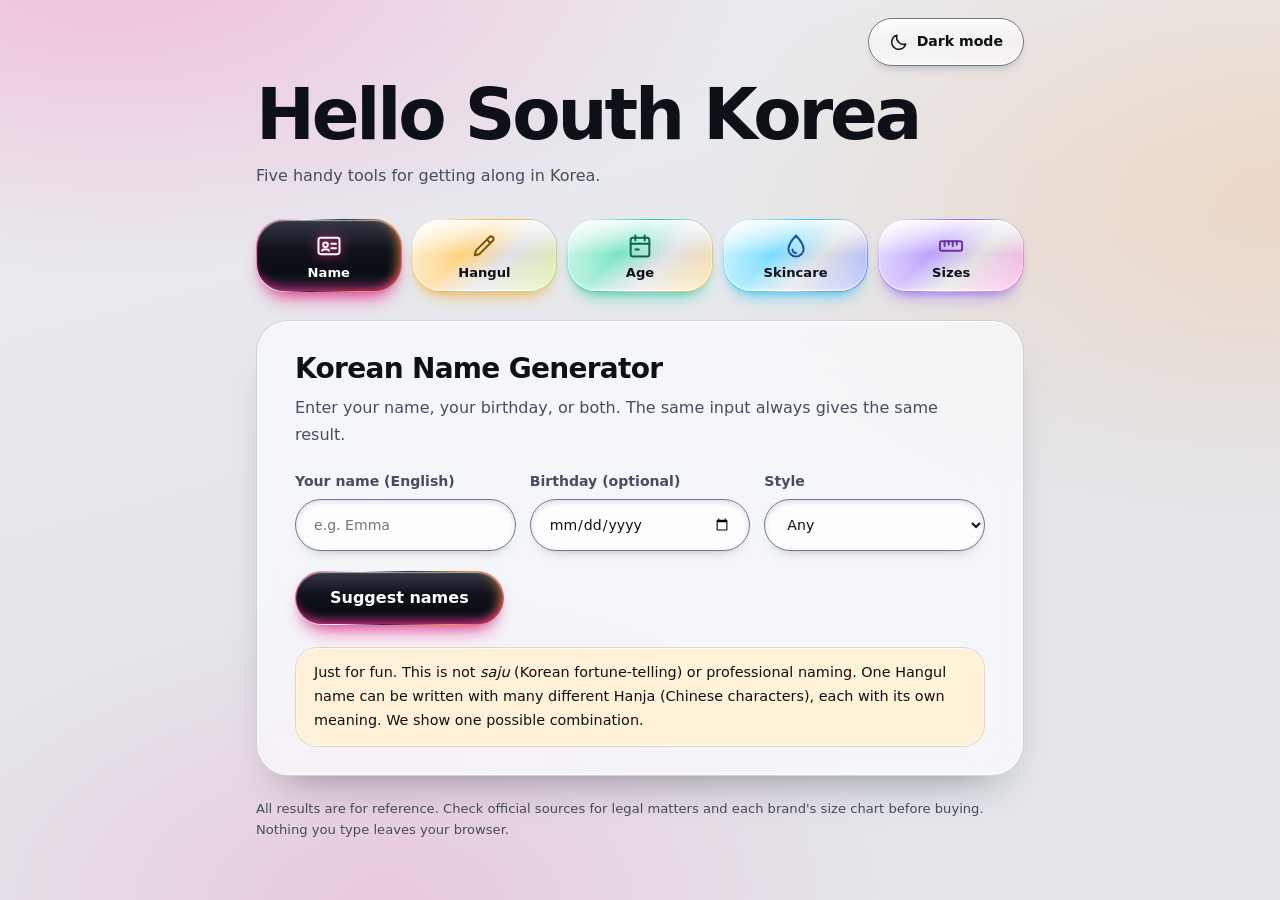
==== commit d21f79dc: "Add light/dark mode toggle and fix dark mode tab contrast Co-Authored-By: Claude Sonnet 5.5 <noreply" ====
--- a/index.html
+++ b/index.html
@@ -3,26 +3,41 @@
 <head>
 <meta charset="utf-8">
 <meta name="viewport" content="width=device-width, initial-scale=1">
+<script>
+try { const t = localStorage.getItem('theme'); if (t === 'light' || t === 'dark') document.documentElement.dataset.theme = t; } catch {}
+</script>
 <title>Hello South Korea · 5 handy tools</title>
 <style>
 /* Liquid glass: grey studio backdrop, glossy dark and clear glass, a coloured rim and caustic glow per tool.
    Glass is concentrated on navigation, controls and results; long text sits on a calm frosted sheet. */
 :root{
-  color-scheme:light dark;
+  color-scheme:light;
   --paper:#e4e6eb;--card:#f8f9fb;--ink:#0e1018;--sub:#454d60;--line:#c9ced9;--field:#fdfdfe;--edge:#6f788c;
   --red:#a81f55;--ochre:#7d5000;--green:#0b6652;--blue:#1d4ea6;--plum:#6d34a0;
   --on-tone:#fff;--note:#fff1d2;--seal:#b3261e;
   --sheet:rgba(250,251,253,.74);--clear:linear-gradient(180deg,rgba(255,255,255,.92),rgba(255,255,255,.42) 48%,rgba(255,255,255,.7));
   --gloss:inset 0 1px 1px #fff,inset 0 -1px 2px rgba(255,255,255,.9);
   --tone:var(--red);
-}
-@media (prefers-color-scheme:dark){:root{
+  --tabbase:transparent;
+}
+@media (prefers-color-scheme:dark){:root:not([data-theme="light"]){
+  color-scheme:dark;
   --paper:#0b0d13;--card:#171a24;--ink:#f1f3fa;--sub:#b6bed2;--line:#333a4e;--field:#10131c;--edge:#808aa5;
   --red:#ff8fb8;--ochre:#f4c15c;--green:#5fdcb8;--blue:#93b8ff;--plum:#d3a6ff;
   --on-tone:#0b0d13;--note:#37301f;--seal:#ff8a7a;
+  --tabbase:#191d2a;
   --sheet:rgba(24,28,40,.72);--clear:linear-gradient(180deg,rgba(255,255,255,.13),rgba(255,255,255,.03) 48%,rgba(255,255,255,.08));
   --gloss:inset 0 1px 1px rgba(255,255,255,.35),inset 0 -1px 2px rgba(255,255,255,.14);
 }}
+:root[data-theme="dark"]{
+  color-scheme:dark;
+  --paper:#0b0d13;--card:#171a24;--ink:#f1f3fa;--sub:#b6bed2;--line:#333a4e;--field:#10131c;--edge:#808aa5;
+  --red:#ff8fb8;--ochre:#f4c15c;--green:#5fdcb8;--blue:#93b8ff;--plum:#d3a6ff;
+  --on-tone:#0b0d13;--note:#37301f;--seal:#ff8a7a;
+  --tabbase:#191d2a;
+  --sheet:rgba(24,28,40,.72);--clear:linear-gradient(180deg,rgba(255,255,255,.13),rgba(255,255,255,.03) 48%,rgba(255,255,255,.08));
+  --gloss:inset 0 1px 1px rgba(255,255,255,.35),inset 0 -1px 2px rgba(255,255,255,.14);
+}
 /* --h1 and --h2 are the refraction colours; they are decoration and never carry text. */
 body[data-tool="name"]{--tone:var(--red)}body[data-tool="hangul"]{--tone:var(--ochre)}body[data-tool="age"]{--tone:var(--green)}body[data-tool="skin"]{--tone:var(--blue)}body[data-tool="size"]{--tone:var(--plum)}
 body,body[data-tool="name"],[data-tab="name"]{--h1:#ff2e93;--h2:#ff9a3d}
@@ -37,7 +52,13 @@
   background-image:radial-gradient(60rem 28rem at 8% -4%,color-mix(in srgb,var(--h1) 24%,transparent),transparent 70%),radial-gradient(52rem 30rem at 100% 22%,color-mix(in srgb,var(--h2) 22%,transparent),transparent 70%),radial-gradient(46rem 26rem at 30% 100%,color-mix(in srgb,var(--h1) 16%,transparent),transparent 72%),linear-gradient(165deg,rgba(255,255,255,.28),transparent 55%);
   background-attachment:fixed}
 header,main,footer{max-width:800px;margin:0 auto;padding-left:max(16px,env(safe-area-inset-left));padding-right:max(16px,env(safe-area-inset-right))}
-header{padding-top:40px}
+header{padding-top:18px}
+.topbar{display:flex;justify-content:flex-end;margin-bottom:12px}
+#themeBtn{display:inline-flex;align-items:center;gap:8px;font-size:.88rem;font-weight:600}
+#themeBtn svg{width:20px;height:20px}
+#themeBtn .sun{display:none}
+#themeBtn[data-mode="dark"] .sun{display:block}
+#themeBtn[data-mode="dark"] .moon{display:none}
 .hello{margin:0;font-size:clamp(2.4rem,9.6vw,4.4rem);font-weight:800;line-height:1.06;letter-spacing:-.045em;text-wrap:balance}
 .lead{margin:10px 0 0;color:var(--sub);max-width:60ch}
 
@@ -50,7 +71,7 @@
 
 nav{display:grid;grid-template-columns:repeat(5,1fr);gap:10px;margin:30px 0 28px}
 nav button{display:flex;flex-direction:column;align-items:center;justify-content:center;gap:2px;min-width:0;padding:12px 2px 10px;border:1.5px solid transparent;border-radius:28px;color:var(--ink);font-size:.82rem;font-weight:600;line-height:1.3;
-  background:var(--clear) padding-box,linear-gradient(135deg,#fff,var(--h1) 40%,rgba(140,150,170,.35) 62%,var(--h2)) border-box;
+  background:var(--clear) padding-box,linear-gradient(var(--tabbase),var(--tabbase)) padding-box,linear-gradient(135deg,#fff,var(--h1) 40%,rgba(140,150,170,.35) 62%,var(--h2)) border-box;
   box-shadow:var(--gloss),0 12px 18px -12px var(--h1),0 3px 10px -6px rgba(20,24,40,.35)}
 nav button .glyph{width:28px;height:28px;margin-bottom:2px;color:var(--c)}
 nav button[aria-selected="true"]{font-weight:700}
@@ -128,7 +149,7 @@
   body{background-image:none}
 }
 @media (max-width:480px){
-  header{padding-top:28px}
+  header{padding-top:12px}
   nav{gap:5px;margin:22px 0 20px}
   nav button{font-size:.72rem;border-radius:22px;padding:10px 0 9px}
   nav button .glyph{width:24px;height:24px}
@@ -146,6 +167,7 @@
 </head>
 <body>
 <header>
+  <div class="topbar"><button type="button" id="themeBtn"><svg class="moon" viewBox="0 0 24 24" fill="none" stroke="currentColor" stroke-width="1.8" stroke-linejoin="round" aria-hidden="true"><path d="M20 14.500A8.500 8.500 0 019.500 4a8.500 8.500 0 1010.500 10.500z"/></svg><svg class="sun" viewBox="0 0 24 24" fill="none" stroke="currentColor" stroke-width="1.8" stroke-linecap="round" aria-hidden="true"><circle cx="12" cy="12" r="4"/><path d="M12 2.500v2M12 19.500v2M2.500 12h2M19.500 12h2M5.300 5.300l1.400 1.400M17.300 17.300l1.400 1.400M5.300 18.700l1.400-1.400M17.300 6.700l1.400-1.400"/></svg><span id="themeLabel">Dark mode</span></button></div>
   <h1 class="hello">Hello South Korea</h1>
   <p class="lead">Five handy tools for getting along in Korea.</p>
   <nav role="tablist" aria-label="Tools">
@@ -532,6 +554,26 @@
 $('zVal').addEventListener('change', renderSize);
 fillSystems();
 
+/* ---------- Light / dark mode ---------- */
+// The button names the mode you will switch to. Until it is pressed, the page follows the device.
+const root = document.documentElement;
+const systemDark = typeof matchMedia === 'function' ? matchMedia('(prefers-color-scheme: dark)') : null;
+const currentTheme = () => root.dataset.theme || (systemDark && systemDark.matches ? 'dark' : 'light');
+function labelTheme(){
+  const mode = currentTheme();
+  $('themeBtn').dataset.mode = mode;
+  $('themeLabel').textContent = mode === 'dark' ? 'Light mode' : 'Dark mode';
+}
+$('themeBtn').addEventListener('click', () => {
+  const next = currentTheme() === 'dark' ? 'light' : 'dark';
+  root.dataset.theme = next;
+  try { localStorage.setItem('theme', next); } catch {}
+  labelTheme();
+});
+if (systemDark) systemDark.addEventListener('change', labelTheme);
+new MutationObserver(labelTheme).observe(root, {attributes: true, attributeFilter: ['data-theme']});
+labelTheme();
+
 /* ---------- Tabs ---------- */
 const tabs = [...document.querySelectorAll('nav button')];
 function show(id){
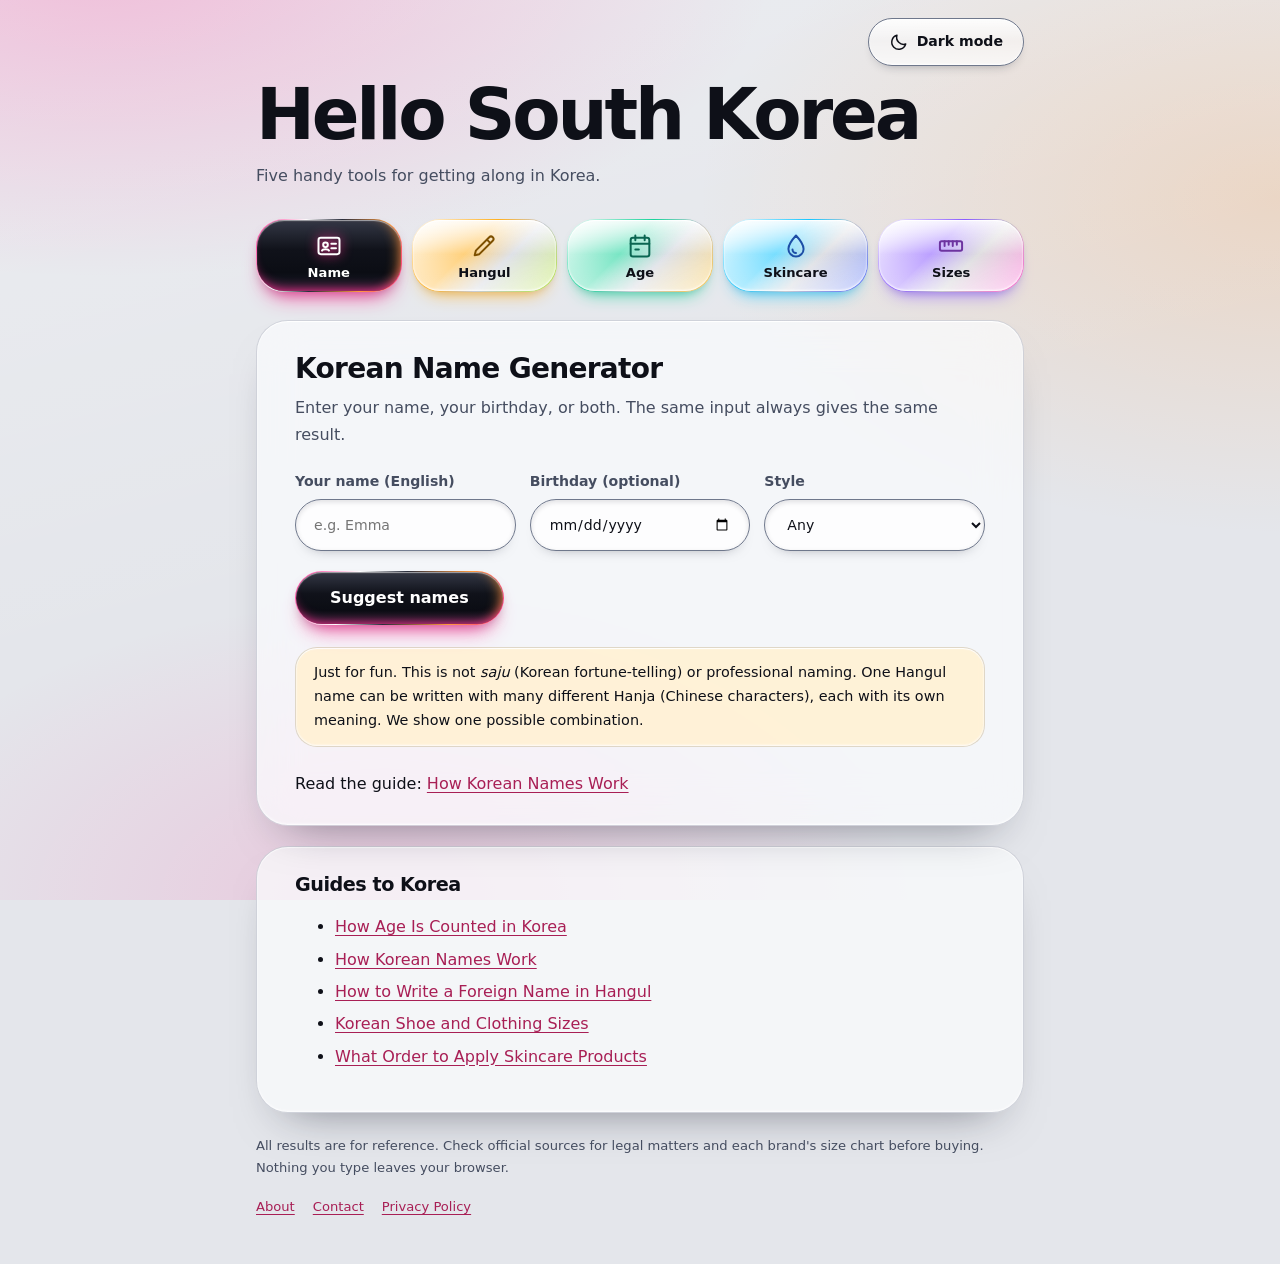
==== commit 827d2fd0: "feat: add guides and info pages for AdSense review, split CSS and JS Add About, Contact, Privacy Pol" ====
--- a/index.html
+++ b/index.html
@@ -6,164 +6,10 @@
 <script>
 try { const t = localStorage.getItem('theme'); if (t === 'light' || t === 'dark') document.documentElement.dataset.theme = t; } catch {}
 </script>
-<title>Hello South Korea · 5 handy tools</title>
-<style>
-/* Liquid glass: grey studio backdrop, glossy dark and clear glass, a coloured rim and caustic glow per tool.
-   Glass is concentrated on navigation, controls and results; long text sits on a calm frosted sheet. */
-:root{
-  color-scheme:light;
-  --paper:#e4e6eb;--card:#f8f9fb;--ink:#0e1018;--sub:#454d60;--line:#c9ced9;--field:#fdfdfe;--edge:#6f788c;
-  --red:#a81f55;--ochre:#7d5000;--green:#0b6652;--blue:#1d4ea6;--plum:#6d34a0;
-  --on-tone:#fff;--note:#fff1d2;--seal:#b3261e;
-  --sheet:rgba(250,251,253,.74);--clear:linear-gradient(180deg,rgba(255,255,255,.92),rgba(255,255,255,.42) 48%,rgba(255,255,255,.7));
-  --gloss:inset 0 1px 1px #fff,inset 0 -1px 2px rgba(255,255,255,.9);
-  --tone:var(--red);
-  --tabbase:transparent;
-}
-@media (prefers-color-scheme:dark){:root:not([data-theme="light"]){
-  color-scheme:dark;
-  --paper:#0b0d13;--card:#171a24;--ink:#f1f3fa;--sub:#b6bed2;--line:#333a4e;--field:#10131c;--edge:#808aa5;
-  --red:#ff8fb8;--ochre:#f4c15c;--green:#5fdcb8;--blue:#93b8ff;--plum:#d3a6ff;
-  --on-tone:#0b0d13;--note:#37301f;--seal:#ff8a7a;
-  --tabbase:#191d2a;
-  --sheet:rgba(24,28,40,.72);--clear:linear-gradient(180deg,rgba(255,255,255,.13),rgba(255,255,255,.03) 48%,rgba(255,255,255,.08));
-  --gloss:inset 0 1px 1px rgba(255,255,255,.35),inset 0 -1px 2px rgba(255,255,255,.14);
-}}
-:root[data-theme="dark"]{
-  color-scheme:dark;
-  --paper:#0b0d13;--card:#171a24;--ink:#f1f3fa;--sub:#b6bed2;--line:#333a4e;--field:#10131c;--edge:#808aa5;
-  --red:#ff8fb8;--ochre:#f4c15c;--green:#5fdcb8;--blue:#93b8ff;--plum:#d3a6ff;
-  --on-tone:#0b0d13;--note:#37301f;--seal:#ff8a7a;
-  --tabbase:#191d2a;
-  --sheet:rgba(24,28,40,.72);--clear:linear-gradient(180deg,rgba(255,255,255,.13),rgba(255,255,255,.03) 48%,rgba(255,255,255,.08));
-  --gloss:inset 0 1px 1px rgba(255,255,255,.35),inset 0 -1px 2px rgba(255,255,255,.14);
-}
-/* --h1 and --h2 are the refraction colours; they are decoration and never carry text. */
-body[data-tool="name"]{--tone:var(--red)}body[data-tool="hangul"]{--tone:var(--ochre)}body[data-tool="age"]{--tone:var(--green)}body[data-tool="skin"]{--tone:var(--blue)}body[data-tool="size"]{--tone:var(--plum)}
-body,body[data-tool="name"],[data-tab="name"]{--h1:#ff2e93;--h2:#ff9a3d}
-body[data-tool="hangul"],[data-tab="hangul"]{--h1:#ffb020;--h2:#b6e63a}
-body[data-tool="age"],[data-tab="age"]{--h1:#18d39a;--h2:#ffc53d}
-body[data-tool="skin"],[data-tab="skin"]{--h1:#17c6ff;--h2:#4d6bff}
-body[data-tool="size"],[data-tab="size"]{--h1:#8b5cff;--h2:#ff5fd2}
-[data-tab="name"]{--c:var(--red)}[data-tab="hangul"]{--c:var(--ochre)}[data-tab="age"]{--c:var(--green)}[data-tab="skin"]{--c:var(--blue)}[data-tab="size"]{--c:var(--plum)}
-*{box-sizing:border-box}
-body{margin:0;min-height:100vh;color:var(--ink);font:16px/1.65 Pretendard,system-ui,-apple-system,"Segoe UI","Malgun Gothic",sans-serif;word-break:keep-all;overflow-wrap:break-word;
-  background-color:var(--paper);
-  background-image:radial-gradient(60rem 28rem at 8% -4%,color-mix(in srgb,var(--h1) 24%,transparent),transparent 70%),radial-gradient(52rem 30rem at 100% 22%,color-mix(in srgb,var(--h2) 22%,transparent),transparent 70%),radial-gradient(46rem 26rem at 30% 100%,color-mix(in srgb,var(--h1) 16%,transparent),transparent 72%),linear-gradient(165deg,rgba(255,255,255,.28),transparent 55%);
-  background-attachment:fixed}
-header,main,footer{max-width:800px;margin:0 auto;padding-left:max(16px,env(safe-area-inset-left));padding-right:max(16px,env(safe-area-inset-right))}
-header{padding-top:18px}
-.topbar{display:flex;justify-content:flex-end;margin-bottom:12px}
-#themeBtn{display:inline-flex;align-items:center;gap:8px;font-size:.88rem;font-weight:600}
-#themeBtn svg{width:20px;height:20px}
-#themeBtn .sun{display:none}
-#themeBtn[data-mode="dark"] .sun{display:block}
-#themeBtn[data-mode="dark"] .moon{display:none}
-.hello{margin:0;font-size:clamp(2.4rem,9.6vw,4.4rem);font-weight:800;line-height:1.06;letter-spacing:-.045em;text-wrap:balance}
-.lead{margin:10px 0 0;color:var(--sub);max-width:60ch}
-
-/* Dark glass: gradient body, iridescent rim, light caught at the bottom edge, coloured glow underneath. */
-nav button[aria-selected="true"],button.primary,.soft,.namecard,.chips label:has(:checked),ol.steps li::before{
-  color:#fff;border:1.5px solid transparent;
-  background:linear-gradient(180deg,#343846 0%,#10121a 42%,#0b0d14 74%,#1b1e2a 100%) padding-box,
-             linear-gradient(115deg,var(--h1),rgba(255,255,255,.85) 28%,#2a2e3c 48%,var(--h2) 76%,var(--h1)) border-box;
-  box-shadow:inset 0 1px 1px rgba(255,255,255,.55),inset 0 -9px 12px -8px var(--h1),inset -12px 0 14px -12px var(--h2),0 14px 22px -12px var(--h1),0 6px 14px -8px rgba(6,8,16,.55)}
-
-nav{display:grid;grid-template-columns:repeat(5,1fr);gap:10px;margin:30px 0 28px}
-nav button{display:flex;flex-direction:column;align-items:center;justify-content:center;gap:2px;min-width:0;padding:12px 2px 10px;border:1.5px solid transparent;border-radius:28px;color:var(--ink);font-size:.82rem;font-weight:600;line-height:1.3;
-  background:var(--clear) padding-box,linear-gradient(var(--tabbase),var(--tabbase)) padding-box,linear-gradient(135deg,#fff,var(--h1) 40%,rgba(140,150,170,.35) 62%,var(--h2)) border-box;
-  box-shadow:var(--gloss),0 12px 18px -12px var(--h1),0 3px 10px -6px rgba(20,24,40,.35)}
-nav button .glyph{width:28px;height:28px;margin-bottom:2px;color:var(--c)}
-nav button[aria-selected="true"]{font-weight:700}
-nav button[aria-selected="true"] .glyph{color:#fff;filter:drop-shadow(0 0 6px var(--h1))}
-
-section{background:var(--sheet);-webkit-backdrop-filter:blur(22px) saturate(1.6);backdrop-filter:blur(22px) saturate(1.6);border:1px solid color-mix(in srgb,var(--edge) 28%,transparent);border-radius:32px;box-shadow:var(--gloss),0 24px 48px -30px rgba(14,18,34,.55);padding:30px clamp(16px,4.5vw,38px) 28px}
-section[hidden]{display:none}
-h2{margin:0;font-size:clamp(1.35rem,4.5vw,1.75rem);font-weight:800;letter-spacing:-.025em;line-height:1.3}
-h3{margin:32px 0 10px;font-size:1.12rem}
-.sub{color:var(--sub);margin:8px 0 0}
-
-button{font:inherit;cursor:pointer;min-height:48px;border:1px solid var(--edge);border-radius:999px;padding:9px 20px;background:var(--clear);box-shadow:var(--gloss),0 6px 12px -8px rgba(20,24,40,.45);color:var(--ink);transition:filter .16s,transform .16s}
-button:hover{filter:brightness(1.1) saturate(1.2)}
-button:active{transform:scale(.97)}
-button.primary{min-height:54px;font-weight:700;padding-left:34px;padding-right:34px}
-:focus-visible{outline:3px solid var(--ink);outline-offset:3px}
-.row{display:flex;flex-wrap:wrap;gap:14px;margin:22px 0 20px;align-items:start}
-label{display:flex;flex-direction:column;gap:6px;font-size:.88rem;font-weight:600;color:var(--sub);flex:1 1 180px;min-width:0}
-input,select{font:inherit;font-weight:500;color:var(--ink);background:var(--field);border:1px solid var(--edge);border-radius:999px;min-height:52px;padding:8px 18px;width:100%;min-width:0;box-shadow:inset 0 2px 5px rgba(20,24,40,.13),0 8px 14px -12px rgba(20,24,40,.5)}
-.datehint{font-size:.8rem;font-weight:400;line-height:1.4;padding-left:19px;margin-top:-2px}
-
-.box{border-radius:24px;padding:18px;margin:14px 0}
-.box:not(.soft){border:1px solid color-mix(in srgb,var(--edge) 55%,transparent);background:var(--clear);box-shadow:var(--gloss),0 10px 18px -14px rgba(20,24,40,.5)}
-.soft .sub,.namecard .sub{color:#c6cde0}
-.soft button{color:#fff;border-color:rgba(255,255,255,.65);background:linear-gradient(180deg,rgba(255,255,255,.2),rgba(255,255,255,.04));box-shadow:inset 0 1px 1px rgba(255,255,255,.5)}
-.soft :focus-visible{outline-color:#fff}
-#copyBtn{margin-top:12px}
-.note{background:color-mix(in srgb,var(--note) 88%,transparent);border:1px solid color-mix(in srgb,var(--edge) 22%,transparent);box-shadow:var(--gloss);border-radius:22px;padding:13px 18px;font-size:.9rem;margin:22px 0 0}
-.big{font-size:2.3rem;font-weight:700;line-height:1.25;font-variant-numeric:tabular-nums}
-.big[lang="ko"]{font-family:"Noto Serif KR","Nanum Myeongjo",AppleMyungjo,Batang,serif}
-
-/* Name result: a glass name card signed with a seal */
-.namecard{display:grid;grid-template-columns:1fr auto;gap:4px 16px;align-items:start;border-radius:28px;padding:22px 22px 24px;margin:20px 0 0}
-.namecard .big{font-size:clamp(2.6rem,11vw,3.6rem);letter-spacing:.06em}
-.namecard p{margin:6px 0 0;grid-column:1/-1}
-.namecard .roman{margin:0;grid-column:1;font-weight:700}
-.namecard .head{grid-column:1}
-.seal{grid-column:2;grid-row:1/span 2;display:grid;place-items:center;width:68px;height:68px;border:3px solid #ff8a7a;border-radius:18px;color:#ff8a7a;font:700 1.25rem/1.15 "Noto Serif KR","Nanum Myeongjo",AppleMyungjo,Batang,serif;text-align:center;transform:rotate(-5deg);box-shadow:0 0 18px -4px #ff5a48}
-@media (prefers-reduced-motion:no-preference){
-  .seal{animation:stamp .35s ease-out both}
-  @keyframes stamp{from{opacity:0;transform:scale(1.5) rotate(-5deg)}to{opacity:1;transform:scale(1) rotate(-5deg)}}
-}
-@media (prefers-reduced-motion:reduce){*{transition:none!important}}
-
-.chips{display:flex;flex-wrap:wrap;gap:10px}
-.chips label{flex:0 0 auto;flex-direction:row;align-items:center;gap:8px;min-height:46px;border:1px solid var(--edge);border-radius:999px;padding:7px 18px;color:var(--ink);font-weight:500;cursor:pointer;background:var(--clear);box-shadow:var(--gloss),0 6px 12px -9px rgba(20,24,40,.5)}
-.chips label:has(:checked){font-weight:600}
-.chips label:has(:focus-visible){outline:3px solid var(--ink);outline-offset:3px}
-.chips input{width:18px;height:18px;min-height:0;margin:0;padding:0;box-shadow:none;accent-color:var(--h1)}
-
-.stats{display:grid;grid-template-columns:repeat(auto-fit,minmax(150px,1fr));gap:14px;margin:16px 0}
-.stats .box{margin:0}
-.stats .big{font-size:2.8rem;color:var(--tone)}
-.stats .soft .big{color:#fff;text-shadow:0 0 18px var(--h1)}
-.stats .sub{display:block;margin:0;font-size:.85rem}
-.scroll{overflow-x:auto}
-table{width:100%;border-collapse:collapse;font-size:.92rem;font-variant-numeric:tabular-nums}
-th{border-bottom:2px solid var(--tone)}
-th,td{padding:10px 8px;text-align:center}
-td{border-bottom:1px solid var(--line)}
-.wrap th,.wrap td{text-align:left;vertical-align:top}
-tr.hit{background:color-mix(in srgb,var(--h1) 18%,transparent);font-weight:700}
-ol.steps{list-style:none;counter-reset:step;margin:0;padding:0}
-ol.steps li{counter-increment:step;position:relative;padding:0 0 20px 52px}
-ol.steps li::before{content:counter(step);position:absolute;left:0;top:0;width:36px;height:36px;border-radius:50%;display:grid;place-items:center;font-weight:700;font-size:.9rem;box-shadow:inset 0 1px 1px rgba(255,255,255,.6),inset 0 -6px 8px -5px var(--h1),0 6px 12px -6px var(--h1)}
-ol.steps li:not(:last-child)::after{content:"";position:absolute;left:17px;top:42px;bottom:5px;width:2px;background:linear-gradient(var(--h1),var(--h2));opacity:.55}
-details{border-bottom:1px solid var(--line)}
-summary{cursor:pointer;font-weight:600;padding:12px 0;min-height:48px}
-summary::marker{color:var(--tone)}
-details p{margin:0 0 16px;max-width:65ch}
-footer{color:var(--sub);font-size:.82rem;padding-top:22px;padding-bottom:max(40px,env(safe-area-inset-bottom))}
-@media (prefers-reduced-transparency:reduce){
-  section{background:var(--card);-webkit-backdrop-filter:none;backdrop-filter:none}
-  .box:not(.soft),.chips label:not(:has(:checked)){background:var(--card)}
-  body{background-image:none}
-}
-@media (max-width:480px){
-  header{padding-top:12px}
-  nav{gap:5px;margin:22px 0 20px}
-  nav button{font-size:.72rem;border-radius:22px;padding:10px 0 9px}
-  nav button .glyph{width:24px;height:24px}
-  main{padding-left:8px;padding-right:8px}
-  section{border-radius:26px}
-  th,td{padding:9px 4px;font-size:.84rem}
-  .row label{flex-basis:100%}
-  .stats{grid-template-columns:repeat(3,minmax(0,1fr));gap:6px}
-  .stats .box{padding:13px 3px;border-radius:18px;text-align:center;font-size:.8rem;line-height:1.4}
-  .stats .big{font-size:clamp(1.2rem,6.2vw,2rem);white-space:nowrap}
-  .stats .sub{font-size:.72rem}
-  .namecard{padding:18px 18px 20px}
-}
-</style>
+<title>Hello South Korea · Korean name, Hangul, age and size tools</title>
+<meta name="description" content="Free tools and guides about Korea: Korean name ideas, your name in Hangul, Korean age, skincare order and size conversion.">
+<link rel="canonical" href="https://my-project-silky.pages.dev/">
+<link rel="stylesheet" href="css/style.css">
 </head>
 <body>
 <header>
@@ -193,6 +39,7 @@
   </form>
   <div id="nameOut" aria-live="polite"></div>
   <div class="note">Just for fun. This is not <i>saju</i> (Korean fortune-telling) or professional naming. One Hangul name can be written with many different Hanja (Chinese characters), each with its own meaning. We show one possible combination.</div>
+  <p class="more">Read the guide: <a href="guides/korean-names.html">How Korean Names Work</a></p>
 </section>
 
 <section id="hangul" role="tabpanel" aria-labelledby="tab-hangul">
@@ -205,6 +52,7 @@
     <button class="primary">Convert</button>
   </form>
   <div id="hanOut" aria-live="polite"></div>
+  <p class="more">Read the guide: <a href="guides/name-in-hangul.html">How to Write a Foreign Name in Hangul</a></p>
 </section>
 
 <section id="age" role="tabpanel" aria-labelledby="tab-age">
@@ -227,6 +75,7 @@
   <details><summary>When can I buy alcohol or cigarettes?</summary><p>Under the Youth Protection Act, from January 1 of the year you turn 19. Your birthday does not matter. Shops may ask for ID.</p></details>
   <details><summary>What about school and the military?</summary><p>Children normally start elementary school in March of the year after they turn 6. Military service rules (which mainly apply to Korean men) are also organized by birth year.</p></details>
   <details><summary>Why do Koreans ask how old I am so quickly?</summary><p>Age affects speech level and what you call each other, such as <i>eonni</i>, <i>oppa</i>, <i>nuna</i> and <i>hyeong</i>. People often ask “What year were you born?” (<i>Myeot nyeonsaeng-ieyo?</i>). Answering with your birth year avoids confusion.</p></details>
+  <p class="more">Read the guide: <a href="guides/korean-age.html">How Age Is Counted in Korea</a></p>
 </section>
 
 <section id="skin" role="tabpanel" aria-labelledby="tab-skin">
@@ -240,6 +89,7 @@
   <p><button type="button" id="sBasic">Basics only</button></p>
   <div id="skinOut" aria-live="polite"></div>
   <div class="note">General information, not medical advice. The usual guide is thinnest to thickest, but follow each product label. Patch-test new products and add one at a time. If you have a skin condition, are pregnant, or use prescription products, ask a doctor.</div>
+  <p class="more">Read the guide: <a href="guides/skincare-order.html">What Order to Apply Skincare Products</a></p>
 </section>
 
 <section id="size" role="tabpanel" aria-labelledby="tab-size">
@@ -253,349 +103,26 @@
   <div id="sizeOut" aria-live="polite"></div>
   <div class="scroll"><table id="sizeTable"></table></div>
   <div class="note" id="sizeNote"></div>
+  <p class="more">Read the guide: <a href="guides/korean-sizes.html">Korean Shoe and Clothing Sizes</a></p>
 </section>
+<aside class="sheet">
+  <h2>Guides to Korea</h2>
+  <ul><li><a href="guides/korean-age.html">How Age Is Counted in Korea</a></li><li><a href="guides/korean-names.html">How Korean Names Work</a></li><li><a href="guides/name-in-hangul.html">How to Write a Foreign Name in Hangul</a></li><li><a href="guides/korean-sizes.html">Korean Shoe and Clothing Sizes</a></li><li><a href="guides/skincare-order.html">What Order to Apply Skincare Products</a></li></ul>
+</aside>
 
 </main>
-<footer>All results are for reference. Check official sources for legal matters and each brand's size chart before buying. Nothing you type leaves your browser.</footer>
+<footer>
+  All results are for reference. Check official sources for legal matters and each brand's size chart before buying. Nothing you type leaves your browser.
+  <nav aria-label="Site"><ul class="sitelinks"><li><a href="about.html">About</a></li><li><a href="contact.html">Contact</a></li><li><a href="privacy.html">Privacy Policy</a></li></ul></nav>
+</footer>
 
-<script>
-const $ = id => document.getElementById(id);
-const esc = s => String(s).replace(/[&<>"']/g, c => ({'&':'&amp;','<':'&lt;','>':'&gt;','"':'&quot;',"'":'&#39;'}[c]));
-
-// Korean-language browsers label empty date fields in Korean, so add the English meaning underneath.
-if ((navigator.language || '').startsWith('ko')) document.querySelectorAll('.datehint').forEach(el => el.hidden = false);
-
-/* ---------- Hangul helpers ---------- */
-const CHO = [...'ㄱㄲㄴㄷㄸㄹㅁㅂㅃㅅㅆㅇㅈㅉㅊㅋㅌㅍㅎ'];
-const JUNG = [...'ㅏㅐㅑㅒㅓㅔㅕㅖㅗㅘㅙㅚㅛㅜㅝㅞㅟㅠㅡㅢㅣ'];
-const JONG = ['', ...'ㄱㄲㄳㄴㄵㄶㄷㄹㄺㄻㄼㄽㄾㄿㅀㅁㅂㅄㅅㅆㅇㅈㅊㅋㅌㅍㅎ'];
-const CHO_R = ['g','kk','n','d','tt','r','m','b','pp','s','ss','','j','jj','ch','k','t','p','h'];
-const JUNG_R = ['a','ae','ya','yae','eo','e','yeo','ye','o','wa','wae','oe','yo','u','wo','we','wi','yu','eu','ui','i'];
-const JONG_R = {'':'','ㄱ':'k','ㄴ':'n','ㄷ':'t','ㄹ':'l','ㅁ':'m','ㅂ':'p','ㅅ':'t','ㅇ':'ng'};
-const compose = (c, v, j = '') => String.fromCharCode(0xAC00 + (CHO.indexOf(c) * 21 + JUNG.indexOf(v)) * 28 + JONG.indexOf(j));
-function decompose(ch){
-  const n = ch.charCodeAt(0) - 0xAC00;
-  if (n < 0 || n > 11171) return null;
-  return [Math.floor(n / 588), Math.floor(n % 588 / 28), n % 28];
-}
-
-/* ---------- 2. English name → Hangul ---------- */
-const KNOWN = Object.fromEntries(`aaron:에런 adam:애덤 alex:알렉스 alexander:알렉산더 alice:앨리스 amanda:어맨다 amber:앰버 amelia:어밀리아 amy:에이미 andrea:앤드리아 andrew:앤드루 angela:앤절라 anna:애나 anthony:앤서니 ashley:애슐리 ava:에이바 barbara:바버라 benjamin:벤저민 brian:브라이언 brandon:브랜던 carlos:카를로스 caroline:캐럴라인 catherine:캐서린 charles:찰스 charlotte:샬럿 chloe:클로이 chris:크리스 christina:크리스티나 christopher:크리스토퍼 claire:클레어 daniel:대니얼 david:데이비드 diana:다이애나 dylan:딜런 edward:에드워드 eleanor:엘리너 elizabeth:엘리자베스 ella:엘라 emily:에밀리 emma:에마 eric:에릭 ethan:이선 eva:에바 evelyn:에벌린 george:조지 grace:그레이스 hannah:해나 harry:해리 helen:헬렌 henry:헨리 isabella:이저벨라 jack:잭 jacob:제이컵 james:제임스 jane:제인 jason:제이슨 jennifer:제니퍼 jessica:제시카 john:존 jonathan:조너선 jordan:조던 jose:호세 joseph:조지프 joshua:조슈아 julia:줄리아 justin:저스틴 karen:캐런 kate:케이트 kevin:케빈 kim:킴 kyle:카일 laura:로라 lauren:로런 leo:리오 liam:리엄 lily:릴리 linda:린다 lisa:리사 lucas:루커스 lucy:루시 luke:루크 maria:마리아 mark:마크 mary:메리 mason:메이슨 matthew:매슈 megan:메건 mia:미아 michael:마이클 michelle:미셸 nathan:네이선 nicholas:니컬러스 nicole:니콜 noah:노아 oliver:올리버 olivia:올리비아 patricia:퍼트리샤 patrick:패트릭 paul:폴 peter:피터 rachel:레이철 rebecca:리베카 richard:리처드 robert:로버트 ryan:라이언 sam:샘 samantha:서맨사 samuel:새뮤얼 sarah:세라 sara:세라 scott:스콧 sean:숀 sofia:소피아 sophia:소피아 sophie:소피 stephanie:스테퍼니 stephen:스티븐 steven:스티븐 susan:수전 taylor:테일러 thomas:토머스 tiffany:티퍼니 timothy:티머시 tom:톰 tyler:타일러 victoria:빅토리아 william:윌리엄 zoe:조이 smith:스미스 johnson:존슨 williams:윌리엄스 brown:브라운 jones:존스 garcia:가르시아 miller:밀러 davis:데이비스 rodriguez:로드리게스 martinez:마르티네스 wilson:윌슨 anderson:앤더슨 lee:리 martin:마틴 white:화이트 thompson:톰프슨 clark:클라크 lewis:루이스 walker:워커 hall:홀 young:영 king:킹 wright:라이트 green:그린 baker:베이커`.split(' ').map(p => p.split(':')));
-
-// Spelling-based approximation for names that are not in the list.
-function approximate(word){
-  let w = word.toLowerCase().replace(/[^a-z]/g, '');
-  if (!w) return '';
-  w = w.replace(/^kn/, 'n').replace(/^wr/, 'r').replace(/ck/g, 'k').replace(/ph/g, 'f')
-       .replace(/qu/g, 'kw').replace(/x/g, 'ks').replace(/([aeiou])gh/g, '$1')
-       .replace(/c(?=[eiy])/g, 's').replace(/ch/g, 'C').replace(/c/g, 'k')
-       .replace(/sh/g, 'S').replace(/th/g, 's').replace(/q/g, 'k')
-       .replace(/([bdfgjkmnprstvz])\1/g, '$1');
-  // "magic e": kate, mike, rose
-  w = w.replace(/a([bdfgklmnpstvz])e$/, 'A$1').replace(/i([bdfgklmnpstvz])e$/, 'I$1')
-       .replace(/o([bdfgklmnpstvz])e$/, 'O$1').replace(/([^aeiouy])e$/, (m, c) => w.length > 3 ? c : m);
-
-  const V = {A:['ㅔ','ㅣ'], I:['ㅏ','ㅣ'], O:['ㅗ'], ee:['ㅣ'], ea:['ㅣ'], oo:['ㅜ'], ai:['ㅔ','ㅣ'], ay:['ㅔ','ㅣ'], ey:['ㅣ'], ie:['ㅣ'], au:['ㅗ'], aw:['ㅗ'], ou:['ㅏ','ㅜ'], oa:['ㅗ'], oi:['ㅗ','ㅣ'], oy:['ㅗ','ㅣ'], a:['ㅏ'], e:['ㅔ'], i:['ㅣ'], o:['ㅗ'], u:['ㅜ'], y:['ㅣ']};
-  const toks = [];
-  for (let i = 0; i < w.length;){
-    const two = w.slice(i, i + 2), c = w[i], next = w[i + 1] || '';
-    const isV = x => /[aeiouyAIO]/.test(x);
-    // r-coloured vowels when no vowel follows
-    if (/^(ar|er|ir|or|ur)$/.test(two) && !/[aeiouyr]/.test(w[i + 2] || '')){
-      toks.push({v: {ar:'ㅏ', er:'ㅓ', ir:'ㅓ', or:'ㅗ', ur:'ㅓ'}[two]}); i += 2; continue;
-    }
-    if ((c === 'y' || c === 'w') && isV(next) && !(c === 'y' && i > 0 && !isV(w[i - 1]) && !next)){ toks.push({g: c}); i++; continue; }
-    if (V[two]){ V[two].forEach(v => toks.push({v})); i += 2; continue; }
-    if (V[c]){ V[c].forEach(v => toks.push({v})); i++; continue; }
-    if (two === 'ng' && !isV(w[i + 2] || '')){ toks.push({c: 'ng'}); i += 2; continue; }
-    toks.push({c}); i++;
-  }
-
-  const ON = {b:'ㅂ', d:'ㄷ', f:'ㅍ', g:'ㄱ', h:'ㅎ', j:'ㅈ', k:'ㅋ', l:'ㄹ', m:'ㅁ', n:'ㄴ', p:'ㅍ', r:'ㄹ', s:'ㅅ', t:'ㅌ', v:'ㅂ', z:'ㅈ', C:'ㅊ', S:'ㅅ', ng:'ㅇ'};
-  const Y = {'ㅏ':'ㅑ','ㅔ':'ㅖ','ㅣ':'ㅣ','ㅗ':'ㅛ','ㅜ':'ㅠ','ㅓ':'ㅕ'};
-  const W = {'ㅏ':'ㅘ','ㅔ':'ㅞ','ㅣ':'ㅟ','ㅗ':'ㅝ','ㅜ':'ㅜ','ㅓ':'ㅝ'};
-  const out = [];
-  const addJong = j => {
-    const last = out[out.length - 1];
-    if (last && !last.j){ last.j = j; return true; }
-    return false;
-  };
-  let onset = null, glide = null, prevVowel = false;
-  for (let i = 0; i < toks.length; i++){
-    const t = toks[i], nx = toks[i + 1];
-    if (t.g){ glide = t.g; continue; }
-    if (t.v){
-      let v = t.v;
-      if (glide === 'w') v = W[v] || v;
-      else if (glide === 'y' || onset === 'S') v = Y[v] || v;
-      out.push({c: onset ? ON[onset] || 'ㅇ' : 'ㅇ', v, j: ''});
-      onset = glide = null; prevVowel = true; continue;
-    }
-    const c = t.c, beforeV = nx && (nx.v || nx.g);
-    if (c === 'l'){
-      if (nx && nx.c === 'l') continue;
-      if (beforeV){ if (out.length) addJong('ㄹ'); onset = 'l'; }
-      else if (!addJong('ㄹ')) out.push({c:'ㅇ', v:'ㅡ', j:'ㄹ'});
-    } else if (beforeV) onset = c;
-    else if (c === 'm' || c === 'n' || c === 'ng'){
-      const j = {m:'ㅁ', n:'ㄴ', ng:'ㅇ'}[c];
-      if (!(prevVowel && addJong(j))) out.push({c: ON[c], v:'ㅡ', j:''});
-    }
-    else if (c === 'r' || (c === 'h' && prevVowel)) { /* not pronounced here */ }
-    else out.push({c: ON[c] || 'ㅇ', v: (c === 'j' || c === 'C' || c === 'S') ? 'ㅣ' : 'ㅡ', j: ''});
-    prevVowel = false;
-  }
-  return out.map(s => compose(s.c, s.v, s.j)).join('');
-}
-
-function toHangul(word){
-  const key = word.toLowerCase().replace(/[^a-z]/g, '');
-  if (Object.hasOwn(KNOWN, key)) return {text: KNOWN[key], exact: true};
-  return {text: approximate(key), exact: false};
-}
-
-function syllableRows(text){
-  return [...text].map(ch => {
-    const d = decompose(ch);
-    if (!d) return '';
-    const [c, v, j] = d, jc = JONG[j];
-    const parts = [CHO[c], JUNG[v], jc].filter(Boolean).join(' + ');
-    return `<tr><td><b>${ch}</b></td><td>${parts}</td><td>${CHO_R[c]}${JUNG_R[v]}${JONG_R[jc] ?? ''}</td></tr>`;
-  }).join('');
-}
-
-$('hanForm').addEventListener('submit', e => {
-  e.preventDefault();
-  const words = $('hName').value.normalize('NFD').replace(/[̀-ͯ]/g, '').trim().split(/[\s\-]+/).filter(w => /[a-z]/i.test(w));
-  if (!words.length){ $('hanOut').innerHTML = '<div class="note">Please type your name using English letters.</div>'; return; }
-  const res = words.map(toHangul);
-  const full = res.map(r => r.text).join(' ');
-  const guessed = words.filter((w, i) => !res[i].exact);
-  $('hanOut').innerHTML = `
-    <div class="box soft"><div class="big" lang="ko">${full}</div><button type="button" id="copyBtn">Copy</button></div>
-    ${guessed.length ? `<div class="note"><b>Approximate:</b> “${esc(guessed.join(', '))}” is not in our name list, so we guessed from the spelling. It can be wrong. Try typing it the way it sounds (for example “Shawn” instead of an unusual spelling), and ask a Korean speaker to check before using it for anything important.</div>` : '<p class="sub">Matched a common transcription from our name list. Your own pronunciation may differ.</p>'}
-    <h3>Syllable by syllable</h3>
-    <div class="scroll"><table><tr><th>Block</th><th>Letters</th><th>Romanization</th></tr>${syllableRows(full)}</table></div>
-    <p class="sub">For passports, visas and bank accounts, use the spelling on your official documents.</p>`;
-  $('copyBtn').onclick = async ev => {
-    const btn = ev.target;
-    try { await navigator.clipboard.writeText(full); btn.textContent = 'Copied!'; }
-    catch { btn.textContent = 'Select the text to copy'; }
-  };
-});
-
-/* ---------- 1. Korean name generator ---------- */
-// [given name, style, romanization, hanja ('' = native Korean word), meaning]
-const NAMES = [
- ['서연','f','Seo-yeon','瑞姸','瑞 auspicious + 姸 beautiful'],
- ['서윤','f','Seo-yun','瑞潤','瑞 auspicious + 潤 to enrich, to shine'],
- ['하윤','f','Ha-yun','夏潤','夏 summer + 潤 to enrich, to shine'],
- ['수아','f','Su-a','秀雅','秀 outstanding + 雅 elegant'],
- ['예은','f','Ye-eun','藝恩','藝 art, talent + 恩 grace'],
- ['채원','f','Chae-won','彩媛','彩 colorful + 媛 graceful woman'],
- ['다은','f','Da-eun','多恩','多 abundant + 恩 grace'],
- ['소희','f','So-hui','昭熙','昭 bright + 熙 radiant'],
- ['은지','f','Eun-ji','恩智','恩 grace + 智 wisdom'],
- ['민준','m','Min-jun','敏俊','敏 quick-witted + 俊 talented'],
- ['서준','m','Seo-jun','瑞俊','瑞 auspicious + 俊 talented'],
- ['도윤','m','Do-yun','道潤','道 the way + 潤 to enrich'],
- ['지호','m','Ji-ho','智浩','智 wisdom + 浩 vast'],
- ['준우','m','Jun-u','俊佑','俊 talented + 佑 to help'],
- ['현우','m','Hyeon-u','賢佑','賢 wise + 佑 to help'],
- ['건우','m','Geon-u','建宇','建 to build + 宇 universe'],
- ['우진','m','U-jin','宇眞','宇 universe + 眞 truth'],
- ['태민','m','Tae-min','泰敏','泰 great, peaceful + 敏 quick-witted'],
- ['승현','m','Seung-hyeon','勝賢','勝 victory + 賢 wise'],
- ['지우','u','Ji-u','智宇','智 wisdom + 宇 universe'],
- ['지민','u','Ji-min','智敏','智 wisdom + 敏 quick-witted'],
- ['유진','u','Yu-jin','裕眞','裕 abundance + 眞 truth'],
- ['현서','u','Hyeon-seo','賢瑞','賢 wise + 瑞 auspicious'],
- ['지원','u','Ji-won','志遠','志 aspiration + 遠 far-reaching'],
- ['하늘','u','Ha-neul','','“sky”'],
- ['슬기','u','Seul-gi','','“wisdom”'],
- ['보람','u','Bo-ram','','“a rewarding, worthwhile feeling”'],
- ['아름','f','A-reum','','from <i>areumdapda</i>, “beautiful”'],
- ['나래','f','Na-rae','','“wings”'],
- ['다솜','f','Da-som','','an old word for “love”'],
- ['가람','u','Ga-ram','','an old word for “river”'],
- ['한결','u','Han-gyeol','','“steadfast, always the same”'],
- ['이슬','f','I-seul','','“dew”'],
- ['누리','u','Nu-ri','','an old word for “world”'],
- ['마루','m','Ma-ru','','“ridge, peak”'],
- ['바다','u','Ba-da','','“sea”']
-];
-const SURNAMES = [['김','Kim','金'],['이','Lee','李'],['박','Park','朴'],['최','Choi','崔'],['정','Jeong','鄭'],['강','Kang','姜'],['조','Cho','趙'],['윤','Yoon','尹'],['장','Jang','張'],['한','Han','韓']];
-
-function hash(s){ let h = 2166136261; for (const ch of s){ h ^= ch.codePointAt(0); h = Math.imul(h, 16777619); } return h >>> 0; }
-
-function suggest(name, birth, style){
-  const seed = name.trim().toLowerCase() + '|' + birth;
-  const sound = name ? decompose(toHangul(name.trim().split(/\s+/)[0]).text[0] || ' ') : null;
-  const pool = NAMES.filter(n => style === 'any' || n[1] === style)
-    .map(n => ({n, same: !!sound && decompose(n[0][0])[0] === sound[0] && sound[0] !== 11, h: hash(seed + n[0])}))
-    .sort((a, b) => a.h - b.h);
-  // Put one name with the same first sound at the top, if there is one.
-  const match = pool.find(p => p.same);
-  const picks = (match ? [match, ...pool.filter(p => p !== match)] : pool).slice(0, 3);
-  return picks.map((p, i) => ({name: p.n, same: p === match, surname: SURNAMES[(hash(seed) + i * 3) % SURNAMES.length]}));
-}
-
-$('nameForm').addEventListener('submit', e => {
-  e.preventDefault();
-  const name = $('gName').value.trim(), birth = $('gBirth').value;
-  if (!name && !birth){ $('nameOut').innerHTML = '<div class="note">Enter a name or a birthday first.</div>'; return; }
-  $('nameOut').innerHTML = suggest(name, birth, $('gStyle').value).map(({name: [g,, rom, hanja, mean], surname: [s, sr, sh], same}) => `
-    <article class="namecard">
-      <div class="head big" lang="ko">${s}${g}</div>
-      <span class="seal" lang="ko" aria-hidden="true">${[...g].join('<br>')}</span>
-      <p class="roman">${sr} ${rom}${same ? '<span class="sub"> (starts with a similar sound to your name)</span>' : ''}</p>
-      <p>${hanja ? `Hanja: <span lang="ko">${hanja}</span> — ${mean}` : `Native Korean name (no Hanja): ${mean}`}</p>
-      <p class="sub">Family name ${sr} (<span lang="ko">${sh}</span>), one of Korea's common surnames. It comes first.</p>
-    </article>`).join('');
-});
-
-/* ---------- 3. Age calculator ---------- */
-function ages(birth, on){
-  const [by, bm, bd] = birth.split('-').map(Number), [y, m, d] = on.split('-').map(Number);
-  const year = y - by;
-  const intl = year - (m < bm || (m === bm && d < bd) ? 1 : 0);
-  return {intl, year, trad: year + 1, birthYear: by};
-}
-function renderAge(){
-  const b = $('aBirth').value, on = $('aOn').value;
-  if (!b || !on){ $('ageOut').innerHTML = '<p class="sub">Choose your birthday to see the result.</p>'; return; }
-  if (b > on){ $('ageOut').innerHTML = '<div class="note">The birthday is after the selected date. Please check the dates.</div>'; return; }
-  const a = ages(b, on), y = Number(on.slice(0, 4));
-  $('ageOut').innerHTML = `<div class="stats">
-    <div class="box soft"><div class="big">${a.intl}</div>International age<br><span class="sub">The official standard</span></div>
-    <div class="box"><div class="big">${a.year}</div>Year age<br><span class="sub">${y} − ${a.birthYear}</span></div>
-    <div class="box"><div class="big">${a.trad}</div>Traditional age<br><span class="sub">The old “Korean age”</span></div></div>
-    <p>In ${y}, your birth year ${a.year >= 19 ? '<b>meets</b>' : 'does <b>not</b> meet'} the Youth Protection Act age line for buying alcohol and tobacco.</p>
-    <p class="sub">Say it in Korean: <i>“Jeoneun ${String(a.birthYear).slice(2)}-nyeonsaeng-ieyo.”</i> (I was born in ’${String(a.birthYear).slice(2)}.)</p>`;
-}
-$('aOn').value = new Intl.DateTimeFormat('en-CA', {timeZone: 'Asia/Seoul', year: 'numeric', month: '2-digit', day: '2-digit'}).format(new Date());
-$('aBirth').addEventListener('input', renderAge);
-$('aOn').addEventListener('input', renderAge);
-renderAge();
-
-/* ---------- 4. Skincare routine ---------- */
-// id, label, when, tip. Array order = application order.
-const STEPS = [
- ['oil','Cleansing oil / balm','pm','First half of a double cleanse. Loosens makeup and sunscreen. Rinse well.'],
- ['cleanser','Water-based cleanser','both','Use lukewarm water and don\'t scrub hard.'],
- ['exfoliant','Exfoliant (AHA/BHA)','pm','Not every day at first. Start 1–2 times a week and follow the label.'],
- ['toner','Toner','both','Pat on gently.'],
- ['essence','Essence','both','A light, watery layer.'],
- ['serum','Serum / ampoule','both','Targets a specific concern.'],
- ['mask','Sheet mask','pm','Occasional extra. Follow the time on the package.'],
- ['retinoid','Retinoid / retinol','pm','Evening only. Introduce slowly. Avoid during pregnancy unless a doctor says otherwise.'],
- ['eye','Eye cream','both','Optional. Use a small amount.'],
- ['moisturizer','Moisturizer','both','Seals in the lighter layers.'],
- ['sleep','Sleeping mask','pm','Last evening step, a few nights a week. It can replace a heavy cream.'],
- ['sunscreen','Sunscreen (SPF 30+)','am','Last skincare step, before makeup. Use enough and reapply about every 2 hours outdoors.']
-];
-const BASIC = ['oil','cleanser','moisturizer','sunscreen'];
-const TYPE_TIP = {normal:'Use lighter textures on oily areas and richer ones on dry areas.', dry:'Look for gentle cleansers and richer creams. In the morning, rinsing with water may be enough.', oily:'Lightweight gel textures often feel better. Don\'t skip moisturizer.', sensitive:'Keep it short, favor fragrance-free products, and be careful with exfoliants and retinoids.'};
-$('sProducts').innerHTML = STEPS.map(([id, label]) => `<label><input type="checkbox" value="${id}" ${BASIC.includes(id) ? 'checked' : ''}>${label}</label>`).join('');
-function routine(time, have){ return STEPS.filter(s => have.includes(s[0]) && (s[2] === 'both' || s[2] === time)); }
-function renderSkin(){
-  const time = $('sTime').value;
-  const have = [...document.querySelectorAll('#sProducts input:checked')].map(i => i.value);
-  const list = routine(time, have);
-  const skipped = STEPS.filter(s => have.includes(s[0]) && !list.includes(s));
-  const warn = [];
-  if (time === 'pm' && have.includes('exfoliant') && have.includes('retinoid')) warn.push('Exfoliant and retinoid together can irritate. Use them on <b>different nights</b>.');
-  if (time === 'am' && !have.includes('sunscreen')) warn.push('Add sunscreen to your morning routine.');
-  $('skinOut').innerHTML = `<h3>${time === 'am' ? 'Morning' : 'Evening'} routine</h3>
-    ${list.length ? `<ol class="steps">${list.map(([, label,, tip]) => `<li><b>${label}</b><br>${tip}</li>`).join('')}</ol>` : '<p class="sub">Select at least one product for this time of day.</p>'}
-    ${skipped.length ? `<p class="sub">Left out at this time: ${skipped.map(s => s[1]).join(', ')}</p>` : ''}
-    ${warn.map(w => `<div class="note">${w}</div>`).join('')}
-    <p><b>Skin type tip:</b> ${TYPE_TIP[$('sType').value]}</p>`;
-}
-['sTime','sType','sProducts'].forEach(id => $(id).addEventListener('change', renderSkin));
-$('sBasic').onclick = () => { document.querySelectorAll('#sProducts input').forEach(i => i.checked = BASIC.includes(i.value)); renderSkin(); };
-renderSkin();
-
-/* ---------- 5. Size converter ---------- */
-const shoe = rows => rows.split(' ').map(r => r.split('/'));
-const SIZES = {
-  wshoe: {label:'Women\'s shoes', cols:['KR (mm)','US Women','EU'],
-    rows: shoe('220/5/35 225/5.5/35.5 230/6/36 235/6.5/37 240/7/38 245/7.5/38.5 250/8/39 255/8.5/40 260/9/40.5 265/9.5/41 270/10/42'),
-    note:'Approximate. Brands differ, sometimes by a full size. Many Korean shoes come only in 5 mm or 10 mm steps. Measure your foot in mm and check the brand chart.'},
-  mshoe: {label:'Men\'s shoes', cols:['KR (mm)','US Men','EU'],
-    rows: shoe('240/6/38 245/6.5/39 250/7/40 255/7.5/40.5 260/8/41 265/8.5/42 270/9/42.5 275/9.5/43 280/10/44 285/10.5/44.5 290/11/45 295/11.5/45.5 300/12/46'),
-    note:'Approximate. Brands differ, sometimes by a full size. Measure your foot in mm and check the brand chart.'},
-  wtop: {label:'Women\'s clothing', cols:['KR','US','EU'],
-    rows: shoe('44/0–2/32–34 55/2–4/34–36 66/6–8/36–38 77/8–10/38–40 88/10–12/40–42'),
-    note:'Rough ranges only. Conversion charts disagree, and fit varies a lot between brands. Compare bust, waist and hip measurements. “Free size” means one size only, not “fits everyone”.'},
-  mtop: {label:'Men\'s tops', cols:['KR','US (chest, in)','EU'],
-    rows: shoe('90/35–36/46 95/37–38/48 100/39–40/50 105/41–42/52 110/43–44/54'),
-    note:'Rough estimate. The Korean number relates to chest size in cm. US here is chest in inches (cm ÷ 2.54) and EU is about half the chest in cm. Charts and brands disagree, and S/M/L letters don\'t match reliably across countries. Check garment measurements.'}
-};
-$('zCat').innerHTML = Object.entries(SIZES).map(([k, v]) => `<option value="${k}">${v.label}</option>`).join('');
-function renderSize(){
-  const set = SIZES[$('zCat').value], sys = Number($('zSys').value), i = Number($('zVal').value), row = set.rows[i];
-  $('sizeOut').innerHTML = `<div class="stats">${set.cols.map((c, n) => `<div class="box ${n === sys ? '' : 'soft'}"><div class="big">${row[n]}</div>${c}</div>`).join('')}</div>`;
-  $('sizeTable').innerHTML = `<tr>${set.cols.map(c => `<th>${c}</th>`).join('')}</tr>` + set.rows.map((r, n) => `<tr class="${n === i ? 'hit' : ''}">${r.map(x => `<td>${x}</td>`).join('')}</tr>`).join('');
-  $('sizeNote').textContent = set.note;
-}
-function fillValues(keep){
-  const set = SIZES[$('zCat').value], sys = Number($('zSys').value);
-  $('zVal').innerHTML = set.rows.map((r, i) => `<option value="${i}">${r[sys]}</option>`).join('');
-  $('zVal').value = keep ?? Math.floor(set.rows.length / 2);
-  renderSize();
-}
-function fillSystems(){
-  $('zSys').innerHTML = SIZES[$('zCat').value].cols.map((c, i) => `<option value="${i}">${c}</option>`).join('');
-  fillValues();
-}
-$('zCat').addEventListener('change', fillSystems);
-$('zSys').addEventListener('change', () => fillValues($('zVal').value));
-$('zVal').addEventListener('change', renderSize);
-fillSystems();
-
-/* ---------- Light / dark mode ---------- */
-// The button names the mode you will switch to. Until it is pressed, the page follows the device.
-const root = document.documentElement;
-const systemDark = typeof matchMedia === 'function' ? matchMedia('(prefers-color-scheme: dark)') : null;
-const currentTheme = () => root.dataset.theme || (systemDark && systemDark.matches ? 'dark' : 'light');
-function labelTheme(){
-  const mode = currentTheme();
-  $('themeBtn').dataset.mode = mode;
-  $('themeLabel').textContent = mode === 'dark' ? 'Light mode' : 'Dark mode';
-}
-$('themeBtn').addEventListener('click', () => {
-  const next = currentTheme() === 'dark' ? 'light' : 'dark';
-  root.dataset.theme = next;
-  try { localStorage.setItem('theme', next); } catch {}
-  labelTheme();
-});
-if (systemDark) systemDark.addEventListener('change', labelTheme);
-new MutationObserver(labelTheme).observe(root, {attributes: true, attributeFilter: ['data-theme']});
-labelTheme();
-
-/* ---------- Tabs ---------- */
-const tabs = [...document.querySelectorAll('nav button')];
-function show(id){
-  if (!tabs.some(t => t.dataset.tab === id)) id = 'name';
-  tabs.forEach(t => t.setAttribute('aria-selected', t.dataset.tab === id));
-  document.querySelectorAll('main section').forEach(s => s.hidden = s.id !== id);
-  tabs.forEach(t => t.tabIndex = t.dataset.tab === id ? 0 : -1);
-  document.body.dataset.tool = id;
-}
-function pick(t){ history.replaceState(null, '', '#' + t.dataset.tab); show(t.dataset.tab); }
-tabs.forEach((t, i) => {
-  t.onclick = () => pick(t);
-  t.onkeydown = e => {
-    const to = {ArrowRight: i + 1, ArrowLeft: i - 1, Home: 0, End: tabs.length - 1}[e.key];
-    if (to === undefined) return;
-    e.preventDefault();
-    const next = tabs[(to + tabs.length) % tabs.length];
-    next.focus(); pick(next);
-  };
-});
-addEventListener('hashchange', () => show(location.hash.slice(1)));
-show(location.hash.slice(1));
-</script>
+<script src="js/common.js"></script>
+<script src="js/hangul.js"></script>
+<script src="js/names.js"></script>
+<script src="js/age.js"></script>
+<script src="js/skin.js"></script>
+<script src="js/size.js"></script>
+<script src="js/theme.js"></script>
+<script src="js/tabs.js"></script>
 </body>
 </html>
--- a/css/style.css
+++ b/css/style.css
@@ -0,0 +1,169 @@
+/* Liquid glass: grey studio backdrop, glossy dark and clear glass, a coloured rim and caustic glow per tool.
+   Glass is concentrated on navigation, controls and results; long text sits on a calm frosted sheet. */
+:root{
+  color-scheme:light;
+  --paper:#e4e6eb;--card:#f8f9fb;--ink:#0e1018;--sub:#454d60;--line:#c9ced9;--field:#fdfdfe;--edge:#6f788c;
+  --red:#a81f55;--ochre:#7d5000;--green:#0b6652;--blue:#1d4ea6;--plum:#6d34a0;
+  --on-tone:#fff;--note:#fff1d2;--seal:#b3261e;
+  --sheet:rgba(250,251,253,.74);--clear:linear-gradient(180deg,rgba(255,255,255,.92),rgba(255,255,255,.42) 48%,rgba(255,255,255,.7));
+  --gloss:inset 0 1px 1px #fff,inset 0 -1px 2px rgba(255,255,255,.9);
+  --tone:var(--red);
+  --tabbase:transparent;
+}
+@media (prefers-color-scheme:dark){:root:not([data-theme="light"]){
+  color-scheme:dark;
+  --paper:#0b0d13;--card:#171a24;--ink:#f1f3fa;--sub:#b6bed2;--line:#333a4e;--field:#10131c;--edge:#808aa5;
+  --red:#ff8fb8;--ochre:#f4c15c;--green:#5fdcb8;--blue:#93b8ff;--plum:#d3a6ff;
+  --on-tone:#0b0d13;--note:#37301f;--seal:#ff8a7a;
+  --tabbase:#191d2a;
+  --sheet:rgba(24,28,40,.72);--clear:linear-gradient(180deg,rgba(255,255,255,.13),rgba(255,255,255,.03) 48%,rgba(255,255,255,.08));
+  --gloss:inset 0 1px 1px rgba(255,255,255,.35),inset 0 -1px 2px rgba(255,255,255,.14);
+}}
+:root[data-theme="dark"]{
+  color-scheme:dark;
+  --paper:#0b0d13;--card:#171a24;--ink:#f1f3fa;--sub:#b6bed2;--line:#333a4e;--field:#10131c;--edge:#808aa5;
+  --red:#ff8fb8;--ochre:#f4c15c;--green:#5fdcb8;--blue:#93b8ff;--plum:#d3a6ff;
+  --on-tone:#0b0d13;--note:#37301f;--seal:#ff8a7a;
+  --tabbase:#191d2a;
+  --sheet:rgba(24,28,40,.72);--clear:linear-gradient(180deg,rgba(255,255,255,.13),rgba(255,255,255,.03) 48%,rgba(255,255,255,.08));
+  --gloss:inset 0 1px 1px rgba(255,255,255,.35),inset 0 -1px 2px rgba(255,255,255,.14);
+}
+/* --h1 and --h2 are the refraction colours; they are decoration and never carry text. */
+body[data-tool="name"]{--tone:var(--red)}body[data-tool="hangul"]{--tone:var(--ochre)}body[data-tool="age"]{--tone:var(--green)}body[data-tool="skin"]{--tone:var(--blue)}body[data-tool="size"]{--tone:var(--plum)}
+body,body[data-tool="name"],[data-tab="name"]{--h1:#ff2e93;--h2:#ff9a3d}
+body[data-tool="hangul"],[data-tab="hangul"]{--h1:#ffb020;--h2:#b6e63a}
+body[data-tool="age"],[data-tab="age"]{--h1:#18d39a;--h2:#ffc53d}
+body[data-tool="skin"],[data-tab="skin"]{--h1:#17c6ff;--h2:#4d6bff}
+body[data-tool="size"],[data-tab="size"]{--h1:#8b5cff;--h2:#ff5fd2}
+[data-tab="name"]{--c:var(--red)}[data-tab="hangul"]{--c:var(--ochre)}[data-tab="age"]{--c:var(--green)}[data-tab="skin"]{--c:var(--blue)}[data-tab="size"]{--c:var(--plum)}
+*{box-sizing:border-box}
+body{margin:0;min-height:100vh;color:var(--ink);font:16px/1.65 Pretendard,system-ui,-apple-system,"Segoe UI","Malgun Gothic",sans-serif;word-break:keep-all;overflow-wrap:break-word;
+  background-color:var(--paper);
+  background-image:radial-gradient(60rem 28rem at 8% -4%,color-mix(in srgb,var(--h1) 24%,transparent),transparent 70%),radial-gradient(52rem 30rem at 100% 22%,color-mix(in srgb,var(--h2) 22%,transparent),transparent 70%),radial-gradient(46rem 26rem at 30% 100%,color-mix(in srgb,var(--h1) 16%,transparent),transparent 72%),linear-gradient(165deg,rgba(255,255,255,.28),transparent 55%);
+  background-attachment:fixed}
+header,main,footer{max-width:800px;margin:0 auto;padding-left:max(16px,env(safe-area-inset-left));padding-right:max(16px,env(safe-area-inset-right))}
+header{padding-top:18px}
+.topbar{display:flex;justify-content:flex-end;margin-bottom:12px}
+#themeBtn{display:inline-flex;align-items:center;gap:8px;font-size:.88rem;font-weight:600}
+#themeBtn svg{width:20px;height:20px}
+#themeBtn .sun{display:none}
+#themeBtn[data-mode="dark"] .sun{display:block}
+#themeBtn[data-mode="dark"] .moon{display:none}
+.hello{margin:0;font-size:clamp(2.4rem,9.6vw,4.4rem);font-weight:800;line-height:1.06;letter-spacing:-.045em;text-wrap:balance}
+.lead{margin:10px 0 0;color:var(--sub);max-width:60ch}
+
+/* Dark glass: gradient body, iridescent rim, light caught at the bottom edge, coloured glow underneath. */
+nav button[aria-selected="true"],button.primary,.soft,.namecard,.chips label:has(:checked),ol.steps li::before{
+  color:#fff;border:1.5px solid transparent;
+  background:linear-gradient(180deg,#343846 0%,#10121a 42%,#0b0d14 74%,#1b1e2a 100%) padding-box,
+             linear-gradient(115deg,var(--h1),rgba(255,255,255,.85) 28%,#2a2e3c 48%,var(--h2) 76%,var(--h1)) border-box;
+  box-shadow:inset 0 1px 1px rgba(255,255,255,.55),inset 0 -9px 12px -8px var(--h1),inset -12px 0 14px -12px var(--h2),0 14px 22px -12px var(--h1),0 6px 14px -8px rgba(6,8,16,.55)}
+
+[role="tablist"]{display:grid;grid-template-columns:repeat(5,1fr);gap:10px;margin:30px 0 28px}
+nav button{display:flex;flex-direction:column;align-items:center;justify-content:center;gap:2px;min-width:0;padding:12px 2px 10px;border:1.5px solid transparent;border-radius:28px;color:var(--ink);font-size:.82rem;font-weight:600;line-height:1.3;
+  background:var(--clear) padding-box,linear-gradient(var(--tabbase),var(--tabbase)) padding-box,linear-gradient(135deg,#fff,var(--h1) 40%,rgba(140,150,170,.35) 62%,var(--h2)) border-box;
+  box-shadow:var(--gloss),0 12px 18px -12px var(--h1),0 3px 10px -6px rgba(20,24,40,.35)}
+nav button .glyph{width:28px;height:28px;margin-bottom:2px;color:var(--c)}
+nav button[aria-selected="true"]{font-weight:700}
+nav button[aria-selected="true"] .glyph{color:#fff;filter:drop-shadow(0 0 6px var(--h1))}
+
+section{background:var(--sheet);-webkit-backdrop-filter:blur(22px) saturate(1.6);backdrop-filter:blur(22px) saturate(1.6);border:1px solid color-mix(in srgb,var(--edge) 28%,transparent);border-radius:32px;box-shadow:var(--gloss),0 24px 48px -30px rgba(14,18,34,.55);padding:30px clamp(16px,4.5vw,38px) 28px}
+section[hidden]{display:none}
+h2{margin:0;font-size:clamp(1.35rem,4.5vw,1.75rem);font-weight:800;letter-spacing:-.025em;line-height:1.3}
+h3{margin:32px 0 10px;font-size:1.12rem}
+.sub{color:var(--sub);margin:8px 0 0}
+
+button{font:inherit;cursor:pointer;min-height:48px;border:1px solid var(--edge);border-radius:999px;padding:9px 20px;background:var(--clear);box-shadow:var(--gloss),0 6px 12px -8px rgba(20,24,40,.45);color:var(--ink);transition:filter .16s,transform .16s}
+button:hover{filter:brightness(1.1) saturate(1.2)}
+button:active{transform:scale(.97)}
+button.primary{min-height:54px;font-weight:700;padding-left:34px;padding-right:34px}
+:focus-visible{outline:3px solid var(--ink);outline-offset:3px}
+.row{display:flex;flex-wrap:wrap;gap:14px;margin:22px 0 20px;align-items:start}
+label{display:flex;flex-direction:column;gap:6px;font-size:.88rem;font-weight:600;color:var(--sub);flex:1 1 180px;min-width:0}
+input,select{font:inherit;font-weight:500;color:var(--ink);background:var(--field);border:1px solid var(--edge);border-radius:999px;min-height:52px;padding:8px 18px;width:100%;min-width:0;box-shadow:inset 0 2px 5px rgba(20,24,40,.13),0 8px 14px -12px rgba(20,24,40,.5)}
+.datehint{font-size:.8rem;font-weight:400;line-height:1.4;padding-left:19px;margin-top:-2px}
+
+.box{border-radius:24px;padding:18px;margin:14px 0}
+.box:not(.soft){border:1px solid color-mix(in srgb,var(--edge) 55%,transparent);background:var(--clear);box-shadow:var(--gloss),0 10px 18px -14px rgba(20,24,40,.5)}
+.soft .sub,.namecard .sub{color:#c6cde0}
+.soft button{color:#fff;border-color:rgba(255,255,255,.65);background:linear-gradient(180deg,rgba(255,255,255,.2),rgba(255,255,255,.04));box-shadow:inset 0 1px 1px rgba(255,255,255,.5)}
+.soft :focus-visible{outline-color:#fff}
+#copyBtn{margin-top:12px}
+.note{background:color-mix(in srgb,var(--note) 88%,transparent);border:1px solid color-mix(in srgb,var(--edge) 22%,transparent);box-shadow:var(--gloss);border-radius:22px;padding:13px 18px;font-size:.9rem;margin:22px 0 0}
+.big{font-size:2.3rem;font-weight:700;line-height:1.25;font-variant-numeric:tabular-nums}
+.big[lang="ko"]{font-family:"Noto Serif KR","Nanum Myeongjo",AppleMyungjo,Batang,serif}
+
+/* Name result: a glass name card signed with a seal */
+.namecard{display:grid;grid-template-columns:1fr auto;gap:4px 16px;align-items:start;border-radius:28px;padding:22px 22px 24px;margin:20px 0 0}
+.namecard .big{font-size:clamp(2.6rem,11vw,3.6rem);letter-spacing:.06em}
+.namecard p{margin:6px 0 0;grid-column:1/-1}
+.namecard .roman{margin:0;grid-column:1;font-weight:700}
+.namecard .head{grid-column:1}
+.seal{grid-column:2;grid-row:1/span 2;display:grid;place-items:center;width:68px;height:68px;border:3px solid #ff8a7a;border-radius:18px;color:#ff8a7a;font:700 1.25rem/1.15 "Noto Serif KR","Nanum Myeongjo",AppleMyungjo,Batang,serif;text-align:center;transform:rotate(-5deg);box-shadow:0 0 18px -4px #ff5a48}
+@media (prefers-reduced-motion:no-preference){
+  .seal{animation:stamp .35s ease-out both}
+  @keyframes stamp{from{opacity:0;transform:scale(1.5) rotate(-5deg)}to{opacity:1;transform:scale(1) rotate(-5deg)}}
+}
+@media (prefers-reduced-motion:reduce){*{transition:none!important}}
+
+.chips{display:flex;flex-wrap:wrap;gap:10px}
+.chips label{flex:0 0 auto;flex-direction:row;align-items:center;gap:8px;min-height:46px;border:1px solid var(--edge);border-radius:999px;padding:7px 18px;color:var(--ink);font-weight:500;cursor:pointer;background:var(--clear);box-shadow:var(--gloss),0 6px 12px -9px rgba(20,24,40,.5)}
+.chips label:has(:checked){font-weight:600}
+.chips label:has(:focus-visible){outline:3px solid var(--ink);outline-offset:3px}
+.chips input{width:18px;height:18px;min-height:0;margin:0;padding:0;box-shadow:none;accent-color:var(--h1)}
+
+.stats{display:grid;grid-template-columns:repeat(auto-fit,minmax(150px,1fr));gap:14px;margin:16px 0}
+.stats .box{margin:0}
+.stats .big{font-size:2.8rem;color:var(--tone)}
+.stats .soft .big{color:#fff;text-shadow:0 0 18px var(--h1)}
+.stats .sub{display:block;margin:0;font-size:.85rem}
+.scroll{overflow-x:auto}
+table{width:100%;border-collapse:collapse;font-size:.92rem;font-variant-numeric:tabular-nums}
+th{border-bottom:2px solid var(--tone)}
+th,td{padding:10px 8px;text-align:center}
+td{border-bottom:1px solid var(--line)}
+.wrap th,.wrap td{text-align:left;vertical-align:top}
+tr.hit{background:color-mix(in srgb,var(--h1) 18%,transparent);font-weight:700}
+ol.steps{list-style:none;counter-reset:step;margin:0;padding:0}
+ol.steps li{counter-increment:step;position:relative;padding:0 0 20px 52px}
+ol.steps li::before{content:counter(step);position:absolute;left:0;top:0;width:36px;height:36px;border-radius:50%;display:grid;place-items:center;font-weight:700;font-size:.9rem;box-shadow:inset 0 1px 1px rgba(255,255,255,.6),inset 0 -6px 8px -5px var(--h1),0 6px 12px -6px var(--h1)}
+ol.steps li:not(:last-child)::after{content:"";position:absolute;left:17px;top:42px;bottom:5px;width:2px;background:linear-gradient(var(--h1),var(--h2));opacity:.55}
+details{border-bottom:1px solid var(--line)}
+summary{cursor:pointer;font-weight:600;padding:12px 0;min-height:48px}
+summary::marker{color:var(--tone)}
+details p{margin:0 0 16px;max-width:65ch}
+footer{color:var(--sub);font-size:.82rem;padding-top:22px;padding-bottom:max(40px,env(safe-area-inset-bottom))}
+@media (prefers-reduced-transparency:reduce){
+  section{background:var(--card);-webkit-backdrop-filter:none;backdrop-filter:none}
+  .box:not(.soft),.chips label:not(:has(:checked)){background:var(--card)}
+  body{background-image:none}
+}
+@media (max-width:480px){
+  header{padding-top:12px}
+  [role="tablist"]{gap:5px;margin:22px 0 20px}
+  nav button{font-size:.72rem;border-radius:22px;padding:10px 0 9px}
+  nav button .glyph{width:24px;height:24px}
+  main{padding-left:8px;padding-right:8px}
+  section{border-radius:26px}
+  th,td{padding:9px 4px;font-size:.84rem}
+  .row label{flex-basis:100%}
+  .stats{grid-template-columns:repeat(3,minmax(0,1fr));gap:6px}
+  .stats .box{padding:13px 3px;border-radius:18px;text-align:center;font-size:.8rem;line-height:1.4}
+  .stats .big{font-size:clamp(1.2rem,6.2vw,2rem);white-space:nowrap}
+  .stats .sub{font-size:.72rem}
+  .namecard{padding:18px 18px 20px}
+}
+
+/* ---------- Guides and info pages ---------- */
+a{color:var(--tone);text-underline-offset:3px}
+.sheet{background:var(--sheet);border:1px solid color-mix(in srgb,var(--edge) 28%,transparent);border-radius:32px;box-shadow:var(--gloss),0 24px 48px -30px rgba(14,18,34,.55);padding:26px clamp(16px,4.5vw,38px);margin-top:20px}
+.sheet h1{margin:0;font-size:clamp(1.6rem,6vw,2.2rem);font-weight:800;letter-spacing:-.025em;line-height:1.25}
+.sheet h2{margin-top:30px;font-size:1.2rem}
+aside.sheet h2{margin-top:0}
+.sheet p,.sheet li{max-width:65ch}
+.sheet li{margin:6px 0}
+.crumb{margin:0}
+.more{margin:24px 0 0}
+.sitelinks{display:flex;flex-wrap:wrap;gap:6px 18px;list-style:none;margin:12px 0 0;padding:0}
+.sitelinks a{display:inline-block;padding:6px 0}
+@media (prefers-reduced-transparency:reduce){.sheet{background:var(--card)}}
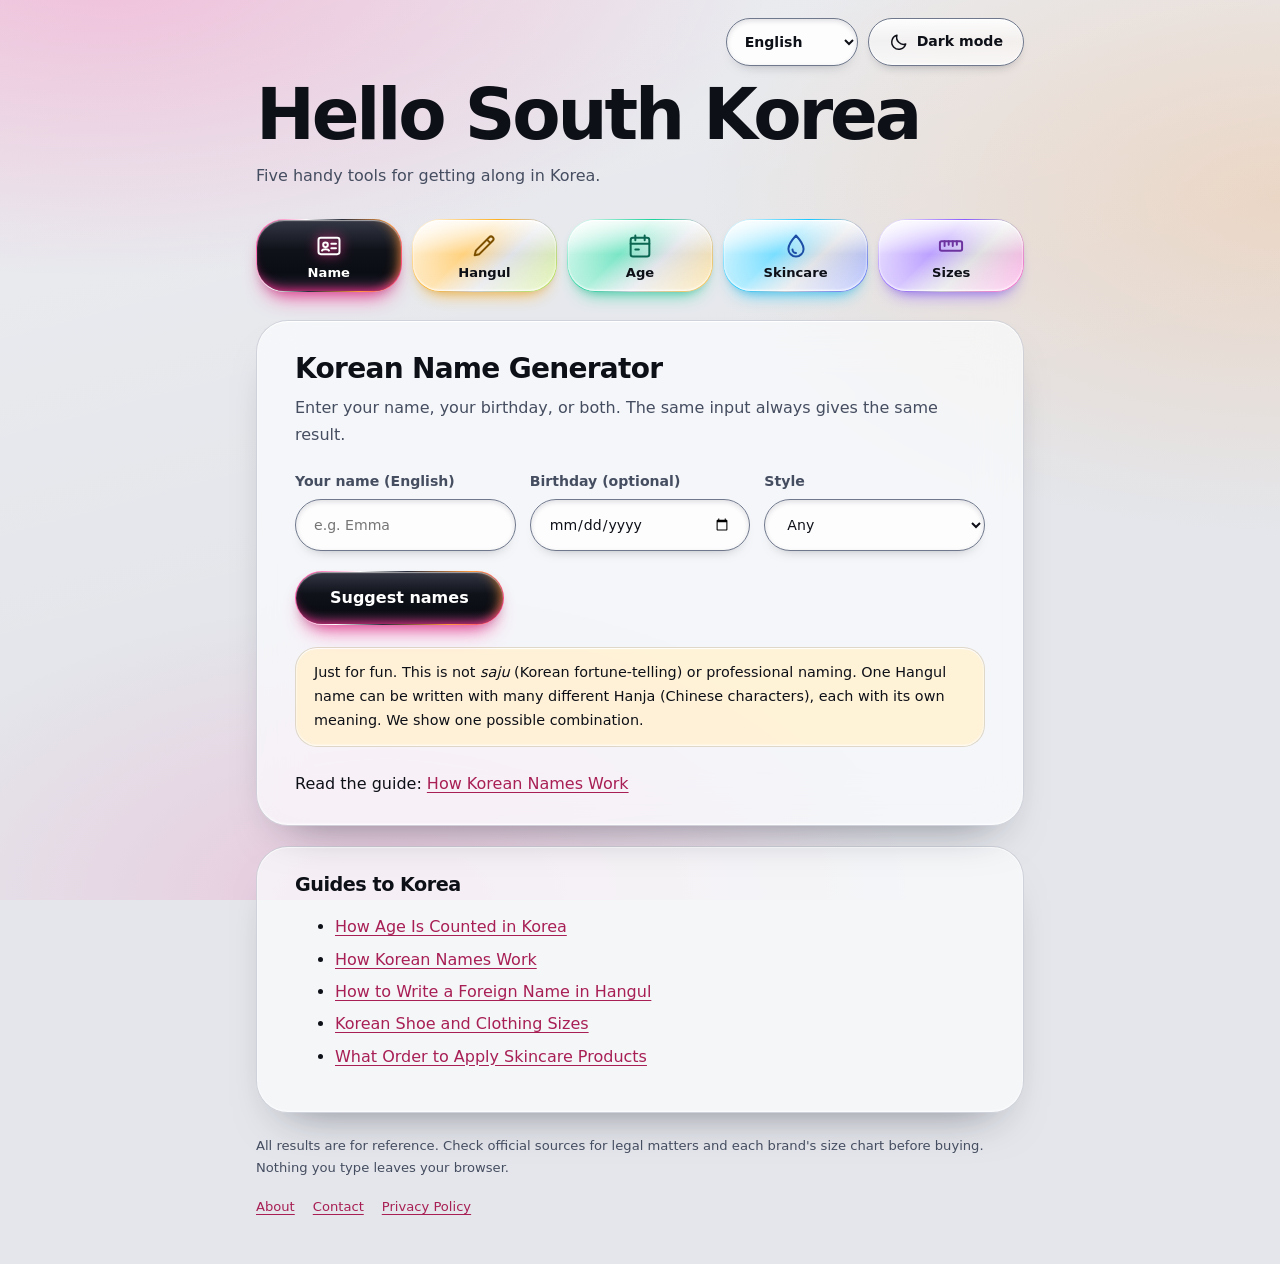
==== commit 68ddc5e3: "feat: translate the home page into 11 languages Add a language picker and per-language files for the" ====
--- a/index.html
+++ b/index.html
@@ -7,116 +7,119 @@
 try { const t = localStorage.getItem('theme'); if (t === 'light' || t === 'dark') document.documentElement.dataset.theme = t; } catch {}
 </script>
 <title>Hello South Korea · Korean name, Hangul, age and size tools</title>
-<meta name="description" content="Free tools and guides about Korea: Korean name ideas, your name in Hangul, Korean age, skincare order and size conversion.">
+<meta name="description" data-i18n-content="meta.desc" content="Free tools and guides about Korea: Korean name ideas, your name in Hangul, Korean age, skincare order and size conversion.">
 <link rel="canonical" href="https://my-project-silky.pages.dev/">
 <link rel="stylesheet" href="css/style.css">
 </head>
 <body>
 <header>
-  <div class="topbar"><button type="button" id="themeBtn"><svg class="moon" viewBox="0 0 24 24" fill="none" stroke="currentColor" stroke-width="1.8" stroke-linejoin="round" aria-hidden="true"><path d="M20 14.500A8.500 8.500 0 019.500 4a8.500 8.500 0 1010.500 10.500z"/></svg><svg class="sun" viewBox="0 0 24 24" fill="none" stroke="currentColor" stroke-width="1.8" stroke-linecap="round" aria-hidden="true"><circle cx="12" cy="12" r="4"/><path d="M12 2.500v2M12 19.500v2M2.500 12h2M19.500 12h2M5.300 5.300l1.400 1.400M17.300 17.300l1.400 1.400M5.300 18.700l1.400-1.400M17.300 6.700l1.400-1.400"/></svg><span id="themeLabel">Dark mode</span></button></div>
+  <div class="topbar"><select id="langSel" aria-label="Language"><option value="en" lang="en">English</option><option value="ko" lang="ko">한국어</option><option value="ja" lang="ja">日本語</option><option value="zh-Hans" lang="zh-Hans">简体中文</option><option value="zh-Hant" lang="zh-Hant">繁體中文</option><option value="es" lang="es">Español</option><option value="fr" lang="fr">Français</option><option value="de" lang="de">Deutsch</option><option value="pt" lang="pt">Português</option><option value="it" lang="it">Italiano</option><option value="ru" lang="ru">Русский</option></select><button type="button" id="themeBtn"><svg class="moon" viewBox="0 0 24 24" fill="none" stroke="currentColor" stroke-width="1.8" stroke-linejoin="round" aria-hidden="true"><path d="M20 14.500A8.500 8.500 0 019.500 4a8.500 8.500 0 1010.500 10.500z"/></svg><svg class="sun" viewBox="0 0 24 24" fill="none" stroke="currentColor" stroke-width="1.8" stroke-linecap="round" aria-hidden="true"><circle cx="12" cy="12" r="4"/><path d="M12 2.500v2M12 19.500v2M2.500 12h2M19.500 12h2M5.300 5.300l1.400 1.400M17.300 17.300l1.400 1.400M5.300 18.700l1.400-1.400M17.300 6.700l1.400-1.400"/></svg><span id="themeLabel">Dark mode</span></button></div>
   <h1 class="hello">Hello South Korea</h1>
-  <p class="lead">Five handy tools for getting along in Korea.</p>
-  <nav role="tablist" aria-label="Tools">
-    <button role="tab" id="tab-name" aria-controls="name" data-tab="name" aria-label="Korean name generator"><svg class="glyph" viewBox="0 0 24 24" fill="none" stroke="currentColor" stroke-width="1.7" stroke-linecap="round" stroke-linejoin="round" aria-hidden="true"><rect x="3" y="5" width="18" height="14" rx="2"/><circle cx="9" cy="11" r="2"/><path d="M6 16c.6-1.7 5.4-1.7 6 0M14 10h4M14 14h4"/></svg>Name</button>
-    <button role="tab" id="tab-hangul" aria-controls="hangul" data-tab="hangul" aria-label="My name in Hangul"><svg class="glyph" viewBox="0 0 24 24" fill="none" stroke="currentColor" stroke-width="1.7" stroke-linecap="round" stroke-linejoin="round" aria-hidden="true"><path d="M4 20l1-4L16.5 4.500a2.100 2.100 0 013 3L8 19l-4 1zM14.500 6.500l3 3"/></svg>Hangul</button>
-    <button role="tab" id="tab-age" aria-controls="age" data-tab="age" aria-label="Korean age calculator"><svg class="glyph" viewBox="0 0 24 24" fill="none" stroke="currentColor" stroke-width="1.7" stroke-linecap="round" stroke-linejoin="round" aria-hidden="true"><rect x="4" y="5" width="16" height="16" rx="2"/><path d="M4 10h16M8 3v4M16 3v4M8 15h3"/></svg>Age</button>
-    <button role="tab" id="tab-skin" aria-controls="skin" data-tab="skin" aria-label="K-beauty routine"><svg class="glyph" viewBox="0 0 24 24" fill="none" stroke="currentColor" stroke-width="1.7" stroke-linecap="round" stroke-linejoin="round" aria-hidden="true"><path d="M12 3s6.500 7 6.500 11.500a6.500 6.500 0 01-13 0C5.500 10 12 3 12 3zM9 15a3 3 0 003 3"/></svg>Skincare</button>
-    <button role="tab" id="tab-size" aria-controls="size" data-tab="size" aria-label="Size converter"><svg class="glyph" viewBox="0 0 24 24" fill="none" stroke="currentColor" stroke-width="1.7" stroke-linecap="round" stroke-linejoin="round" aria-hidden="true"><rect x="2.500" y="8" width="19" height="8" rx="1.500"/><path d="M6.500 8v4M10 8v3M13.500 8v4M17 8v3"/></svg>Sizes</button>
+  <p class="lead" data-i18n="lead">Five handy tools for getting along in Korea.</p>
+  <nav role="tablist" aria-label="Tools" data-i18n-aria="nav.tools">
+    <button role="tab" id="tab-name" aria-controls="name" data-tab="name" aria-label="Korean name generator" data-i18n-aria="nav.nameAria"><svg class="glyph" viewBox="0 0 24 24" fill="none" stroke="currentColor" stroke-width="1.7" stroke-linecap="round" stroke-linejoin="round" aria-hidden="true"><rect x="3" y="5" width="18" height="14" rx="2"/><circle cx="9" cy="11" r="2"/><path d="M6 16c.6-1.7 5.4-1.7 6 0M14 10h4M14 14h4"/></svg><span data-i18n="nav.name">Name</span></button>
+    <button role="tab" id="tab-hangul" aria-controls="hangul" data-tab="hangul" aria-label="My name in Hangul" data-i18n-aria="nav.hangulAria"><svg class="glyph" viewBox="0 0 24 24" fill="none" stroke="currentColor" stroke-width="1.7" stroke-linecap="round" stroke-linejoin="round" aria-hidden="true"><path d="M4 20l1-4L16.5 4.500a2.100 2.100 0 013 3L8 19l-4 1zM14.500 6.500l3 3"/></svg><span data-i18n="nav.hangul">Hangul</span></button>
+    <button role="tab" id="tab-age" aria-controls="age" data-tab="age" aria-label="Korean age calculator" data-i18n-aria="nav.ageAria"><svg class="glyph" viewBox="0 0 24 24" fill="none" stroke="currentColor" stroke-width="1.7" stroke-linecap="round" stroke-linejoin="round" aria-hidden="true"><rect x="4" y="5" width="16" height="16" rx="2"/><path d="M4 10h16M8 3v4M16 3v4M8 15h3"/></svg><span data-i18n="nav.age">Age</span></button>
+    <button role="tab" id="tab-skin" aria-controls="skin" data-tab="skin" aria-label="K-beauty routine" data-i18n-aria="nav.skinAria"><svg class="glyph" viewBox="0 0 24 24" fill="none" stroke="currentColor" stroke-width="1.7" stroke-linecap="round" stroke-linejoin="round" aria-hidden="true"><path d="M12 3s6.500 7 6.500 11.500a6.500 6.500 0 01-13 0C5.500 10 12 3 12 3zM9 15a3 3 0 003 3"/></svg><span data-i18n="nav.skin">Skincare</span></button>
+    <button role="tab" id="tab-size" aria-controls="size" data-tab="size" aria-label="Size converter" data-i18n-aria="nav.sizeAria"><svg class="glyph" viewBox="0 0 24 24" fill="none" stroke="currentColor" stroke-width="1.7" stroke-linecap="round" stroke-linejoin="round" aria-hidden="true"><rect x="2.500" y="8" width="19" height="8" rx="1.500"/><path d="M6.500 8v4M10 8v3M13.500 8v4M17 8v3"/></svg><span data-i18n="nav.size">Sizes</span></button>
   </nav>
 </header>
 <main>
 
 <section id="name" role="tabpanel" aria-labelledby="tab-name">
-  <h2>Korean Name Generator</h2>
-  <p class="sub">Enter your name, your birthday, or both. The same input always gives the same result.</p>
+  <h2 data-i18n="name.h2">Korean Name Generator</h2>
+  <p class="sub" data-i18n="name.sub">Enter your name, your birthday, or both. The same input always gives the same result.</p>
   <form id="nameForm">
     <div class="row">
-      <label>Your name (English)<input id="gName" placeholder="e.g. Emma" maxlength="40"></label>
-      <label>Birthday (optional)<input id="gBirth" type="date"><span class="datehint" hidden>Year - Month - Day</span></label>
-      <label>Style<select id="gStyle"><option value="any">Any</option><option value="f">Feminine</option><option value="m">Masculine</option><option value="u">Gender-neutral</option></select></label>
+      <label><span data-i18n="name.lName">Your name (English)</span><input id="gName" placeholder="e.g. Emma" data-i18n-ph="name.ph" maxlength="40"></label>
+      <label><span data-i18n="name.lBirth">Birthday (optional)</span><input id="gBirth" type="date"><span class="datehint" data-i18n="hint.date" hidden>Year - Month - Day</span></label>
+      <label><span data-i18n="name.lStyle">Style</span><select id="gStyle"><option value="any" data-i18n="name.any">Any</option><option value="f" data-i18n="name.f">Feminine</option><option value="m" data-i18n="name.m">Masculine</option><option value="u" data-i18n="name.u">Gender-neutral</option></select></label>
     </div>
-    <button class="primary">Suggest names</button>
+    <button class="primary" data-i18n="name.btn">Suggest names</button>
   </form>
   <div id="nameOut" aria-live="polite"></div>
-  <div class="note">Just for fun. This is not <i>saju</i> (Korean fortune-telling) or professional naming. One Hangul name can be written with many different Hanja (Chinese characters), each with its own meaning. We show one possible combination.</div>
-  <p class="more">Read the guide: <a href="guides/korean-names.html">How Korean Names Work</a></p>
+  <div class="note" data-i18n="name.note">Just for fun. This is not <i>saju</i> (Korean fortune-telling) or professional naming. One Hangul name can be written with many different Hanja (Chinese characters), each with its own meaning. We show one possible combination.</div>
+  <p class="more"><span data-i18n="guide.read">Read the guide:</span> <a href="guides/korean-names.html" data-i18n="g.names">How Korean Names Work</a></p>
 </section>
 
 <section id="hangul" role="tabpanel" aria-labelledby="tab-hangul">
-  <h2>Write My Name in Hangul</h2>
-  <p class="sub">Hangul follows how a name <b>sounds</b>, not how it is spelled.</p>
+  <h2 data-i18n="han.h2">Write My Name in Hangul</h2>
+  <p class="sub" data-i18n="han.sub">Hangul follows how a name <b>sounds</b>, not how it is spelled.</p>
   <form id="hanForm">
     <div class="row">
-      <label>Name in English letters<input id="hName" placeholder="e.g. Michael Johnson" maxlength="60"></label>
+      <label><span data-i18n="han.lName">Name in English letters</span><input id="hName" placeholder="e.g. Michael Johnson" data-i18n-ph="han.ph" maxlength="60"></label>
     </div>
-    <button class="primary">Convert</button>
+    <button class="primary" data-i18n="han.btn">Convert</button>
   </form>
   <div id="hanOut" aria-live="polite"></div>
-  <p class="more">Read the guide: <a href="guides/name-in-hangul.html">How to Write a Foreign Name in Hangul</a></p>
+  <p class="more"><span data-i18n="guide.read">Read the guide:</span> <a href="guides/name-in-hangul.html" data-i18n="g.hangul">How to Write a Foreign Name in Hangul</a></p>
 </section>
 
 <section id="age" role="tabpanel" aria-labelledby="tab-age">
-  <h2>Korean Age Calculator</h2>
-  <p class="sub">See all three ways of counting age.</p>
+  <h2 data-i18n="age.h2">Korean Age Calculator</h2>
+  <p class="sub" data-i18n="age.sub">See all three ways of counting age.</p>
   <div class="row">
-    <label>Birthday<input id="aBirth" type="date"><span class="datehint" hidden>Year - Month - Day</span></label>
-    <label>Age on this date<input id="aOn" type="date"><span class="datehint" hidden>Year - Month - Day</span></label>
+    <label><span data-i18n="age.lBirth">Birthday</span><input id="aBirth" type="date"><span class="datehint" data-i18n="hint.date" hidden>Year - Month - Day</span></label>
+    <label><span data-i18n="age.lOn">Age on this date</span><input id="aOn" type="date"><span class="datehint" data-i18n="hint.date" hidden>Year - Month - Day</span></label>
   </div>
   <div id="ageOut" aria-live="polite"></div>
 
-  <h3>Why is this so confusing?</h3>
+  <h3 data-i18n="age.why">Why is this so confusing?</h3>
   <div class="scroll"><table class="wrap">
-    <tr><th>System</th><th>How it works</th><th>Where you meet it</th></tr>
-    <tr><td><b>International</b> (man nai)</td><td>0 at birth, +1 on each birthday</td><td>Official standard for legal and administrative matters</td></tr>
-    <tr><td><b>Year age</b> (yeon nai)</td><td>This year − birth year</td><td>Some laws: alcohol, tobacco, military service</td></tr>
-    <tr><td><b>Traditional</b> (seneun nai)</td><td>1 at birth, +1 every January 1</td><td>Older custom, still heard in casual talk</td></tr>
+    <tr><th data-i18n="age.thSystem">System</th><th data-i18n="age.thHow">How it works</th><th data-i18n="age.thWhere">Where you meet it</th></tr>
+    <tr><td data-i18n="age.r1a"><b>International</b> (man nai)</td><td data-i18n="age.r1b">0 at birth, +1 on each birthday</td><td data-i18n="age.r1c">Official standard for legal and administrative matters</td></tr>
+    <tr><td data-i18n="age.r2a"><b>Year age</b> (yeon nai)</td><td data-i18n="age.r2b">This year − birth year</td><td data-i18n="age.r2c">Some laws: alcohol, tobacco, military service</td></tr>
+    <tr><td data-i18n="age.r3a"><b>Traditional</b> (seneun nai)</td><td data-i18n="age.r3b">1 at birth, +1 every January 1</td><td data-i18n="age.r3c">Older custom, still heard in casual talk</td></tr>
   </table></div>
-  <details><summary>Didn't Korea abolish “Korean age”?</summary><p>On June 28, 2023, a law confirmed international age as the default for legal and administrative matters. It did not ban people from using other counts in daily life, and some laws still use year age.</p></details>
-  <details><summary>When can I buy alcohol or cigarettes?</summary><p>Under the Youth Protection Act, from January 1 of the year you turn 19. Your birthday does not matter. Shops may ask for ID.</p></details>
-  <details><summary>What about school and the military?</summary><p>Children normally start elementary school in March of the year after they turn 6. Military service rules (which mainly apply to Korean men) are also organized by birth year.</p></details>
-  <details><summary>Why do Koreans ask how old I am so quickly?</summary><p>Age affects speech level and what you call each other, such as <i>eonni</i>, <i>oppa</i>, <i>nuna</i> and <i>hyeong</i>. People often ask “What year were you born?” (<i>Myeot nyeonsaeng-ieyo?</i>). Answering with your birth year avoids confusion.</p></details>
-  <p class="more">Read the guide: <a href="guides/korean-age.html">How Age Is Counted in Korea</a></p>
+  <details><summary data-i18n="age.q1">Didn't Korea abolish “Korean age”?</summary><p data-i18n="age.a1">On June 28, 2023, a law confirmed international age as the default for legal and administrative matters. It did not ban people from using other counts in daily life, and some laws still use year age.</p></details>
+  <details><summary data-i18n="age.q2">When can I buy alcohol or cigarettes?</summary><p data-i18n="age.a2">Under the Youth Protection Act, from January 1 of the year you turn 19. Your birthday does not matter. Shops may ask for ID.</p></details>
+  <details><summary data-i18n="age.q3">What about school and the military?</summary><p data-i18n="age.a3">Children normally start elementary school in March of the year after they turn 6. Military service rules (which mainly apply to Korean men) are also organized by birth year.</p></details>
+  <details><summary data-i18n="age.q4">Why do Koreans ask how old I am so quickly?</summary><p data-i18n="age.a4">Age affects speech level and what you call each other, such as <i>eonni</i>, <i>oppa</i>, <i>nuna</i> and <i>hyeong</i>. People often ask “What year were you born?” (<i>Myeot nyeonsaeng-ieyo?</i>). Answering with your birth year avoids confusion.</p></details>
+  <p class="more"><span data-i18n="guide.read">Read the guide:</span> <a href="guides/korean-age.html" data-i18n="g.age">How Age Is Counted in Korea</a></p>
 </section>
 
 <section id="skin" role="tabpanel" aria-labelledby="tab-skin">
-  <h2>K-Beauty Routine Builder</h2>
-  <p class="sub">Pick what you own and we put it in order. You do <b>not</b> need all of these, and there is no required “10 steps”.</p>
+  <h2 data-i18n="skin.h2">K-Beauty Routine Builder</h2>
+  <p class="sub" data-i18n="skin.sub">Pick what you own and we put it in order. You do <b>not</b> need all of these, and there is no required “10 steps”.</p>
   <div class="row">
-    <label>Time of day<select id="sTime"><option value="am">Morning</option><option value="pm">Evening</option></select></label>
-    <label>Skin type<select id="sType"><option value="normal">Normal / combination</option><option value="dry">Dry</option><option value="oily">Oily</option><option value="sensitive">Sensitive</option></select></label>
+    <label><span data-i18n="skin.lTime">Time of day</span><select id="sTime"><option value="am" data-i18n="skin.am">Morning</option><option value="pm" data-i18n="skin.pm">Evening</option></select></label>
+    <label><span data-i18n="skin.lType">Skin type</span><select id="sType"><option value="normal" data-i18n="skin.normal">Normal / combination</option><option value="dry" data-i18n="skin.dry">Dry</option><option value="oily" data-i18n="skin.oily">Oily</option><option value="sensitive" data-i18n="skin.sensitive">Sensitive</option></select></label>
   </div>
   <div class="chips" id="sProducts"></div>
-  <p><button type="button" id="sBasic">Basics only</button></p>
+  <p><button type="button" id="sBasic" data-i18n="skin.basic">Basics only</button></p>
   <div id="skinOut" aria-live="polite"></div>
-  <div class="note">General information, not medical advice. The usual guide is thinnest to thickest, but follow each product label. Patch-test new products and add one at a time. If you have a skin condition, are pregnant, or use prescription products, ask a doctor.</div>
-  <p class="more">Read the guide: <a href="guides/skincare-order.html">What Order to Apply Skincare Products</a></p>
+  <div class="note" data-i18n="skin.note">General information, not medical advice. The usual guide is thinnest to thickest, but follow each product label. Patch-test new products and add one at a time. If you have a skin condition, are pregnant, or use prescription products, ask a doctor.</div>
+  <p class="more"><span data-i18n="guide.read">Read the guide:</span> <a href="guides/skincare-order.html" data-i18n="g.skin">What Order to Apply Skincare Products</a></p>
 </section>
 
 <section id="size" role="tabpanel" aria-labelledby="tab-size">
-  <h2>Korean Size Converter</h2>
-  <p class="sub">Korean shoe sizes are in millimetres (mm), based on foot length.</p>
+  <h2 data-i18n="size.h2">Korean Size Converter</h2>
+  <p class="sub" data-i18n="size.sub">Korean shoe sizes are in millimetres (mm), based on foot length.</p>
   <div class="row">
-    <label>Category<select id="zCat"></select></label>
-    <label>I know my size in<select id="zSys"></select></label>
-    <label>Size<select id="zVal"></select></label>
+    <label><span data-i18n="size.lCat">Category</span><select id="zCat"></select></label>
+    <label><span data-i18n="size.lSys">I know my size in</span><select id="zSys"></select></label>
+    <label><span data-i18n="size.lVal">Size</span><select id="zVal"></select></label>
   </div>
   <div id="sizeOut" aria-live="polite"></div>
   <div class="scroll"><table id="sizeTable"></table></div>
   <div class="note" id="sizeNote"></div>
-  <p class="more">Read the guide: <a href="guides/korean-sizes.html">Korean Shoe and Clothing Sizes</a></p>
+  <p class="more"><span data-i18n="guide.read">Read the guide:</span> <a href="guides/korean-sizes.html" data-i18n="g.sizes">Korean Shoe and Clothing Sizes</a></p>
 </section>
 <aside class="sheet">
-  <h2>Guides to Korea</h2>
-  <ul><li><a href="guides/korean-age.html">How Age Is Counted in Korea</a></li><li><a href="guides/korean-names.html">How Korean Names Work</a></li><li><a href="guides/name-in-hangul.html">How to Write a Foreign Name in Hangul</a></li><li><a href="guides/korean-sizes.html">Korean Shoe and Clothing Sizes</a></li><li><a href="guides/skincare-order.html">What Order to Apply Skincare Products</a></li></ul>
+  <h2 data-i18n="guides.h2">Guides to Korea</h2>
+  <ul><li><a href="guides/korean-age.html" data-i18n="g.age">How Age Is Counted in Korea</a></li><li><a href="guides/korean-names.html" data-i18n="g.names">How Korean Names Work</a></li><li><a href="guides/name-in-hangul.html" data-i18n="g.hangul">How to Write a Foreign Name in Hangul</a></li><li><a href="guides/korean-sizes.html" data-i18n="g.sizes">Korean Shoe and Clothing Sizes</a></li><li><a href="guides/skincare-order.html" data-i18n="g.skin">What Order to Apply Skincare Products</a></li></ul>
 </aside>
 
 </main>
 <footer>
-  All results are for reference. Check official sources for legal matters and each brand's size chart before buying. Nothing you type leaves your browser.
-  <nav aria-label="Site"><ul class="sitelinks"><li><a href="about.html">About</a></li><li><a href="contact.html">Contact</a></li><li><a href="privacy.html">Privacy Policy</a></li></ul></nav>
+  <span data-i18n="footer.text">All results are for reference. Check official sources for legal matters and each brand's size chart before buying. Nothing you type leaves your browser.</span>
+  <nav aria-label="Site"><ul class="sitelinks"><li><a href="about.html" data-i18n="footer.about">About</a></li><li><a href="contact.html" data-i18n="footer.contact">Contact</a></li><li><a href="privacy.html" data-i18n="footer.privacy">Privacy Policy</a></li></ul></nav>
 </footer>
 
 <script src="js/common.js"></script>
+<script>const I18N = {};</script>
+<script src="js/lang/en.js"></script>
+<script src="js/i18n.js"></script>
 <script src="js/hangul.js"></script>
 <script src="js/names.js"></script>
 <script src="js/age.js"></script>
@@ -124,5 +127,6 @@
 <script src="js/size.js"></script>
 <script src="js/theme.js"></script>
 <script src="js/tabs.js"></script>
+<script>startLang();</script>
 </body>
 </html>
--- a/css/style.css
+++ b/css/style.css
@@ -43,7 +43,8 @@
   background-attachment:fixed}
 header,main,footer{max-width:800px;margin:0 auto;padding-left:max(16px,env(safe-area-inset-left));padding-right:max(16px,env(safe-area-inset-right))}
 header{padding-top:18px}
-.topbar{display:flex;justify-content:flex-end;margin-bottom:12px}
+.topbar{display:flex;flex-wrap:wrap;justify-content:flex-end;gap:10px;margin-bottom:12px}
+#langSel{width:auto;min-height:48px;padding:8px 14px;font-size:.88rem;font-weight:600}
 #themeBtn{display:inline-flex;align-items:center;gap:8px;font-size:.88rem;font-weight:600}
 #themeBtn svg{width:20px;height:20px}
 #themeBtn .sun{display:none}
@@ -107,7 +108,7 @@
 @media (prefers-reduced-motion:reduce){*{transition:none!important}}
 
 .chips{display:flex;flex-wrap:wrap;gap:10px}
-.chips label{flex:0 0 auto;flex-direction:row;align-items:center;gap:8px;min-height:46px;border:1px solid var(--edge);border-radius:999px;padding:7px 18px;color:var(--ink);font-weight:500;cursor:pointer;background:var(--clear);box-shadow:var(--gloss),0 6px 12px -9px rgba(20,24,40,.5)}
+.chips label{flex:0 1 auto;max-width:100%;flex-direction:row;align-items:center;gap:8px;min-height:46px;border:1px solid var(--edge);border-radius:999px;padding:7px 18px;color:var(--ink);font-weight:500;cursor:pointer;background:var(--clear);box-shadow:var(--gloss),0 6px 12px -9px rgba(20,24,40,.5)}
 .chips label:has(:checked){font-weight:600}
 .chips label:has(:focus-visible){outline:3px solid var(--ink);outline-offset:3px}
 .chips input{width:18px;height:18px;min-height:0;margin:0;padding:0;box-shadow:none;accent-color:var(--h1)}
@@ -167,3 +168,9 @@
 .sitelinks{display:flex;flex-wrap:wrap;gap:6px 18px;list-style:none;margin:12px 0 0;padding:0}
 .sitelinks a{display:inline-block;padding:6px 0}
 @media (prefers-reduced-transparency:reduce){.sheet{background:var(--card)}}
+
+/* ---------- Languages ---------- */
+/* keep-all suits Korean and spaced languages, but stops Japanese and Chinese from wrapping. */
+html:lang(ja) body,html:lang(zh-Hans) body,html:lang(zh-Hant) body{word-break:normal;line-break:strict}
+html:lang(ja) body [lang="ko"]{word-break:keep-all}
+nav button span{max-width:100%;text-align:center;overflow-wrap:anywhere}
